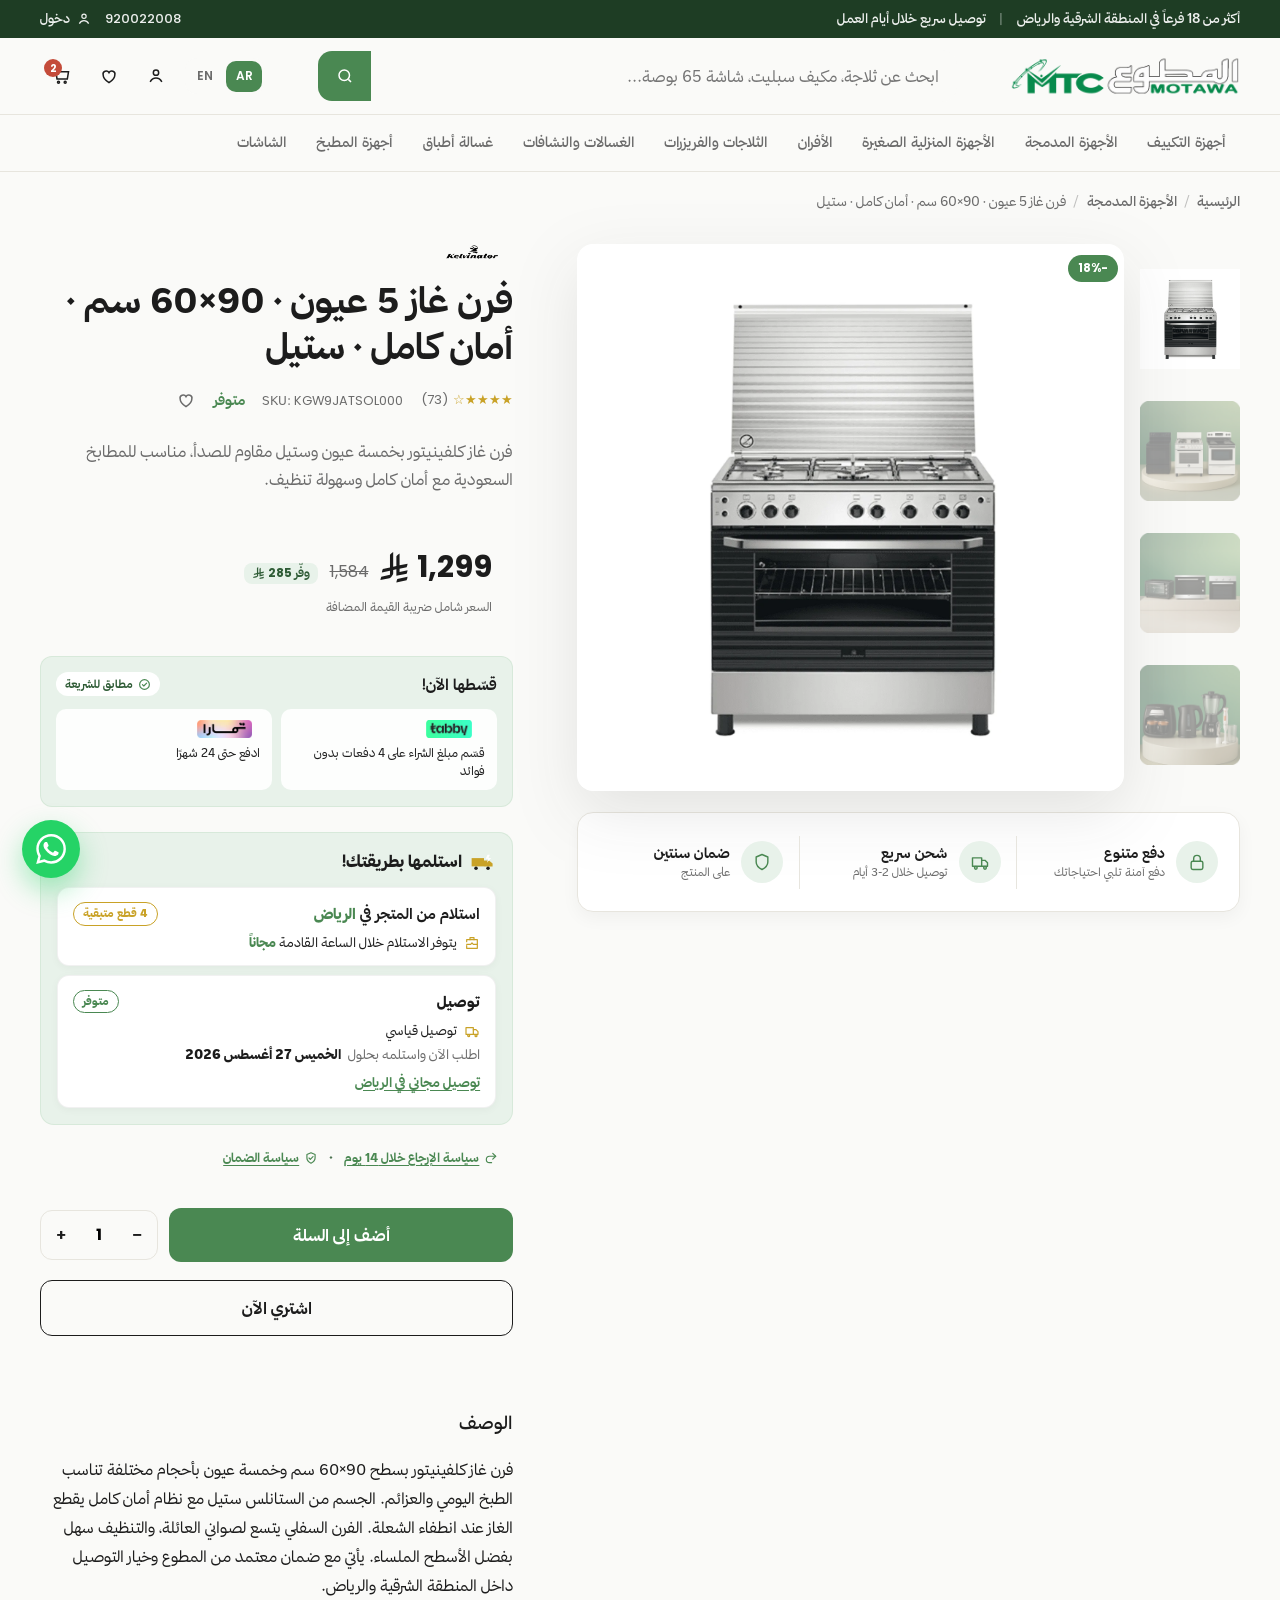
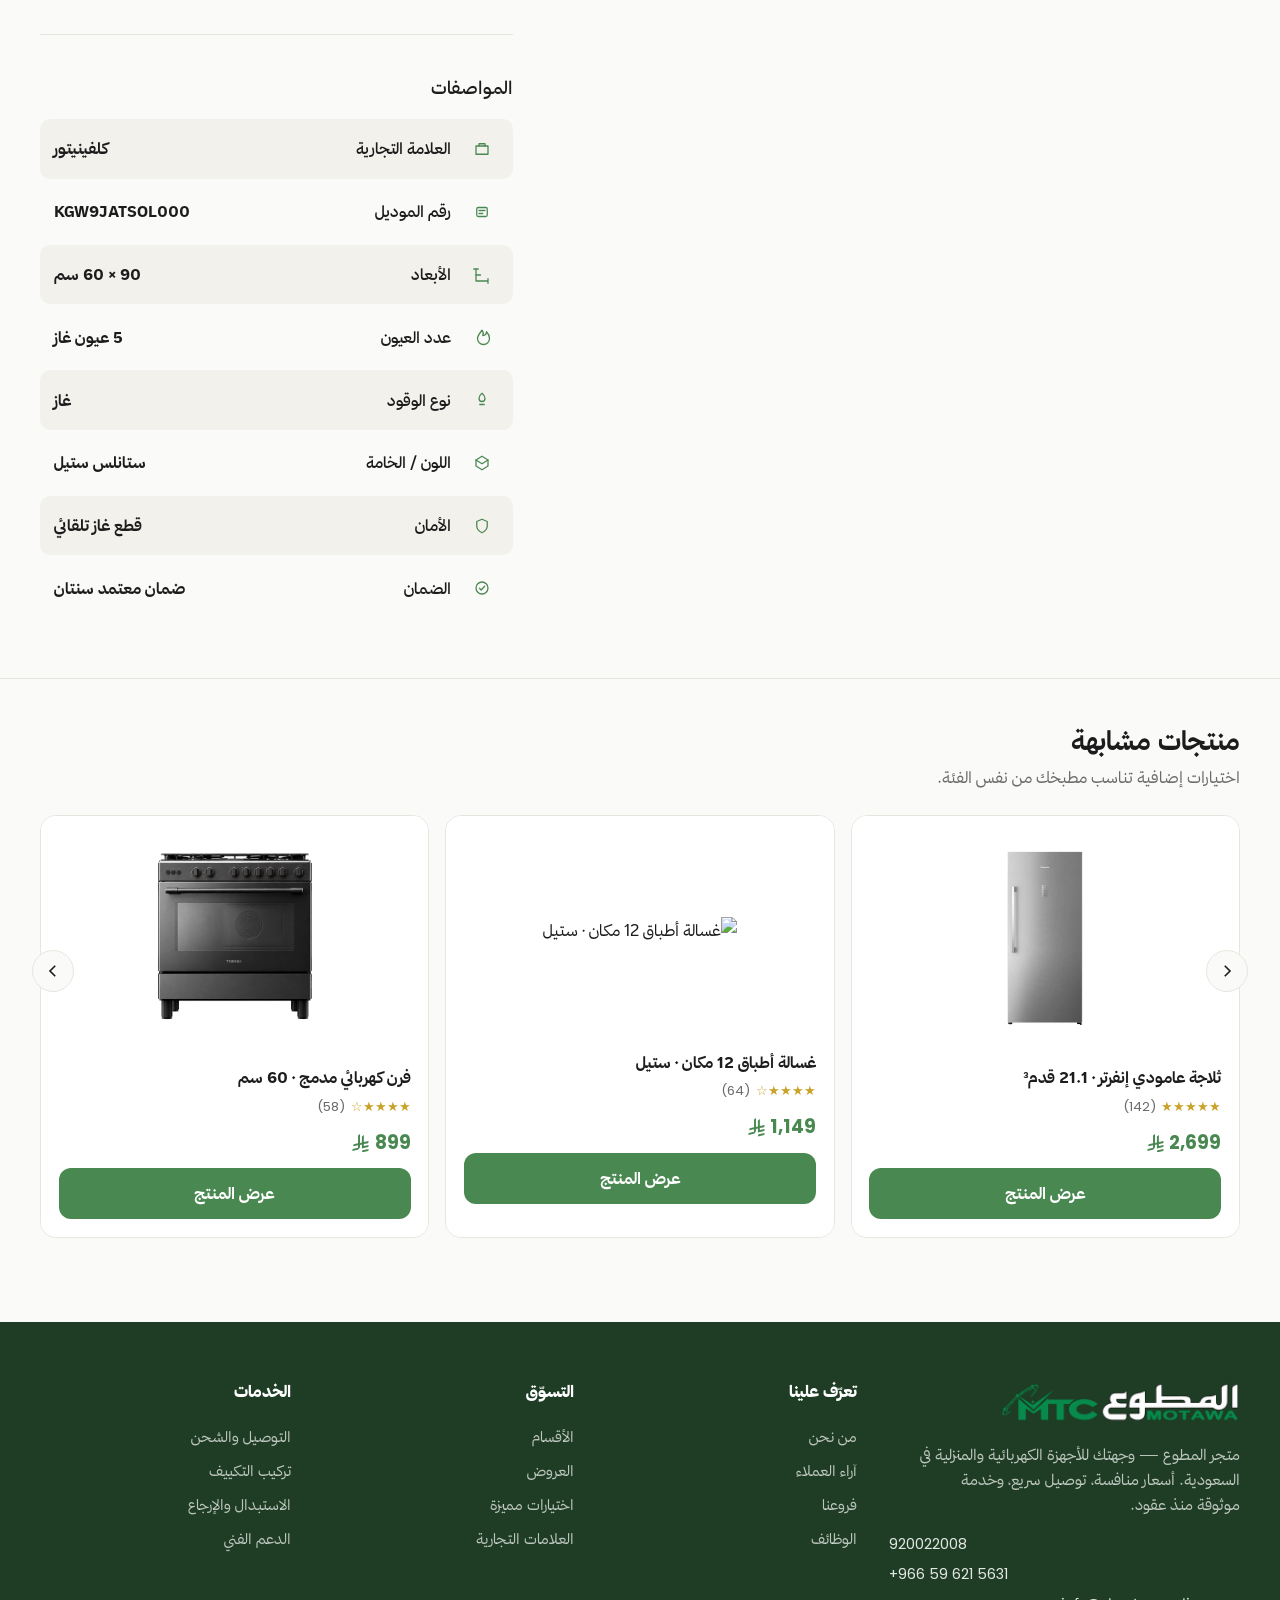
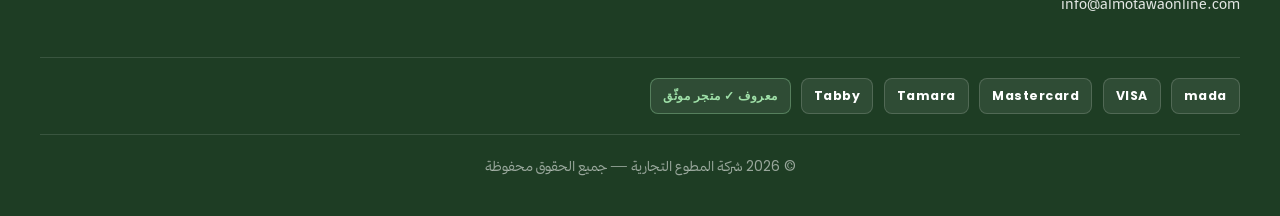
==== product.html @ 23f07917 "Add files via upload" ====
<!DOCTYPE html>
<html lang="ar" dir="rtl">
<head>
  <meta charset="UTF-8" />
  <meta name="viewport" content="width=device-width, initial-scale=1.0" />
  <title>فرن غاز 5 عيون · 90×60 سم | متجر المطوع</title>
  <meta name="description" content="فرن غاز كلفينيتور 5 عيون 90×60 سم — أجهزة مدمجة من متجر المطوع مع توصيل سريع وضمان معتمد." />
  <link rel="preconnect" href="https://fonts.googleapis.com" />
  <link rel="preconnect" href="https://fonts.gstatic.com" crossorigin />
  <link href="https://fonts.googleapis.com/css2?family=Poppins:wght@400;500;600;700&family=Tajawal:wght@400;500;700;800&display=swap" rel="stylesheet" />
  <style>
    @font-face {
      font-family: "Thmanyah Sans";
      src: url("./fonts/thmanyahsans-Light.woff2") format("woff2");
      font-weight: 300;
      font-style: normal;
      font-display: swap;
    }
    @font-face {
      font-family: "Thmanyah Sans";
      src: url("./fonts/thmanyahsans-Regular.woff2") format("woff2");
      font-weight: 400;
      font-style: normal;
      font-display: swap;
    }
    @font-face {
      font-family: "Thmanyah Sans";
      src: url("./fonts/thmanyahsans-Medium.woff2") format("woff2");
      font-weight: 500;
      font-style: normal;
      font-display: swap;
    }
    @font-face {
      font-family: "Thmanyah Sans";
      src: url("./fonts/thmanyahsans-Bold.woff2") format("woff2");
      font-weight: 700;
      font-style: normal;
      font-display: swap;
    }
    @font-face {
      font-family: "Thmanyah Sans";
      src: url("./fonts/thmanyahsans-Black.woff2") format("woff2");
      font-weight: 900;
      font-style: normal;
      font-display: swap;
    }
    :root {
      --brand: rgb(74, 136, 82);
      --brand-hex: #4a8852;
      --brand-dark: #2f5c36;
      --brand-deeper: #1e3d24;
      --brand-soft: #e8f2ea;
      --ink: #1C1C1C;
      --muted: #6B6B6B;
      --line: #E7E5DE;
      --cream: #FAFAF8;
      --cream-deep: #FAFAF8;
      --card: #F3F1EC;
      --surface: #F3F1EC;
      --danger: #c44b3a;
      --gold: #c9a227;
      --shadow: 0 10px 30px rgba(28, 28, 28, 0.06);
      --shadow-lg: 0 22px 50px rgba(28, 28, 28, 0.12);
      --radius: 14px;
      --shell: 1200px;
      --font-ar: "Thmanyah Sans", sans-serif;
      --font-en: "Poppins", sans-serif;
      --ease: 240ms ease;
      --pdp-sticky-top: 8rem;
    }
    *, *::before, *::after { box-sizing: border-box; }
    html { scroll-behavior: smooth; }
    body {
      margin: 0;
      font-family: var(--font-ar);
      color: var(--ink);
      background: var(--cream);
      line-height: 1.65;
      -webkit-font-smoothing: antialiased;
      overflow-x: hidden;
    }
    body.lang-en { font-family: var(--font-en); }
    img { display: block; max-width: 100%; height: auto; }
    a { color: inherit; text-decoration: none; }
    button, input { font: inherit; }
    button { cursor: pointer; border: 0; background: none; }
    ul { margin: 0; padding: 0; list-style: none; }
    .shell { width: min(100% - 2rem, var(--shell)); margin-inline: auto; }
    .sr-only {
      position: absolute; width: 1px; height: 1px; padding: 0; margin: -1px;
      overflow: hidden; clip: rect(0,0,0,0); border: 0;
    }
    .skip {
      position: absolute; inset-inline-start: 1rem; top: -4rem; z-index: 9999;
      background: var(--brand); color: #fff; padding: 0.6rem 1rem; border-radius: 8px; font-weight: 700;
    }
    .skip:focus { top: 0.75rem; }
    .num, .en-font { font-family: var(--font-en); }

    .utility {
      background: var(--brand-deeper);
      color: rgba(255,255,255,0.92);
      font-size: 0.82rem;
      font-weight: 500;
    }
    .utility-inner {
      display: flex;
      align-items: center;
      justify-content: space-between;
      gap: 1rem;
      min-height: 38px;
      flex-wrap: wrap;
      padding-block: 0.35rem;
    }
    .utility-left, .utility-right {
      display: flex;
      align-items: center;
      gap: 0.85rem;
      flex-wrap: wrap;
    }
    .utility-sep { opacity: 0.35; }
    .utility a:hover { color: #fff; }
    .lang-toggle {
      display: inline-flex;
      align-items: center;
      gap: 0.2rem;
      background: rgba(255,255,255,0.1);
      border-radius: 12px;
      padding: 0.15rem;
    }
    .lang-toggle button {
      color: rgba(255,255,255,0.75);
      padding: 0.2rem 0.55rem;
      border-radius: 10px;
      font-family: var(--font-en);
      font-size: 0.75rem;
      font-weight: 600;
      transition: background var(--ease), color var(--ease);
    }
    .lang-toggle button.is-active { background: var(--brand); color: #fff; }
    .header-tools .lang-toggle {
      background: var(--cream);
      margin-inline-end: 0.15rem;
    }
    .header-tools .lang-toggle button {
      color: var(--muted);
      padding: 0.35rem 0.6rem;
    }
    .header-tools .lang-toggle button.is-active { background: var(--brand); color: #fff; }
    .icon-link {
      display: inline-flex;
      align-items: center;
      gap: 0.35rem;
      color: inherit;
    }

    .site-header {
      position: sticky;
      top: 0;
      z-index: 100;
      background: rgba(250, 250, 248, 0.94);
      backdrop-filter: blur(12px);
      border-bottom: 1px solid var(--line);
    }
    .header-main {
      display: grid;
      grid-template-columns: auto 1fr auto;
      gap: 1rem;
      align-items: center;
      padding-block: 0.75rem;
    }
    .logo img { height: 46px; width: auto; border-radius: 6px; }
    .search {
      display: flex;
      align-items: stretch;
      max-width: 640px;
      width: 100%;
      margin-inline: auto;
      background: var(--cream);
      border: 1px solid transparent;
      border-radius: 15px;
      overflow: hidden;
      transition: border-color var(--ease), box-shadow var(--ease);
    }
    .search:focus-within {
      border-color: var(--brand);
      box-shadow: 0 0 0 3px rgba(74,136,82,0.15);
      background: #FFFEFB;
    }
    .search input {
      flex: 1;
      border: 0;
      outline: 0;
      background: transparent;
      padding: 0.75rem 1.1rem;
      min-width: 0;
    }
    .search button {
      background: var(--brand);
      color: #fff;
      padding-inline: 1.1rem;
      display: grid;
      place-items: center;
    }
    .search button:hover { background: var(--brand-dark); }
    .header-tools { display: flex; align-items: center; gap: 0.35rem; }
    .tool-btn {
      position: relative;
      width: 42px;
      height: 42px;
      display: grid;
      place-items: center;
      border-radius: 50%;
      color: var(--ink);
      transition: background var(--ease), color var(--ease);
    }
    .tool-btn:hover { background: var(--brand-soft); color: var(--brand-dark); }
    .cart-badge {
      position: absolute;
      top: 4px;
      inset-inline-end: 4px;
      min-width: 18px;
      height: 18px;
      padding-inline: 4px;
      border-radius: 999px;
      background: var(--danger);
      color: #fff;
      font-size: 0.65rem;
      font-weight: 700;
      font-family: var(--font-en);
      display: grid;
      place-items: center;
    }
    .search-mobile { display: none; }
    .cat-nav {
      border-top: 1px solid var(--line);
      overflow-x: auto;
      scrollbar-width: none;
    }
    .cat-nav::-webkit-scrollbar { display: none; }
    .cat-nav-track {
      display: flex;
      gap: 0.15rem;
      padding-block: 0.55rem;
      min-width: max-content;
    }
    .cat-nav a {
      padding: 0.45rem 0.85rem;
      border-radius: 999px;
      font-size: 0.88rem;
      font-weight: 500;
      white-space: nowrap;
      color: var(--muted);
      transition: background var(--ease), color var(--ease);
    }
    .cat-nav a:hover { background: var(--brand-soft); color: var(--brand-dark); }

    .section { padding: 3.25rem 0; }
    .section-head {
      display: flex;
      align-items: end;
      justify-content: space-between;
      gap: 1rem;
      margin-bottom: 1.5rem;
      flex-wrap: wrap;
    }
    .section-head h2 {
      margin: 0;
      font-family: var(--font-ar);
      font-size: clamp(1.25rem, 2.2vw, 1.65rem);
      font-weight: 700;
      line-height: 1.35;
    }
    .section-head p {
      margin: 0.35rem 0 0;
      color: var(--muted);
      max-width: 36rem;
    }

    .carousel { position: relative; }
    .carousel-viewport {
      overflow: hidden;
      direction: ltr;
      unicode-bidi: isolate;
    }
    .carousel-track {
      display: flex;
      flex-direction: row;
      gap: 1rem;
      transition: transform 0.45s cubic-bezier(0.22, 1, 0.36, 1);
      will-change: transform;
      touch-action: pan-y;
      direction: ltr;
    }
    .carousel-btn {
      position: absolute;
      top: 32%;
      z-index: 2;
      width: 42px;
      height: 42px;
      border-radius: 50%;
      background: var(--cream);
      border: 1px solid var(--line);
      box-shadow: none;
      display: grid;
      place-items: center;
      color: var(--ink);
      transition: background var(--ease), color var(--ease), border-color var(--ease);
    }
    .carousel-btn:hover { background: var(--brand); color: #fff; border-color: var(--brand); }
    .carousel-btn.prev { left: -8px; right: auto; }
    .carousel-btn.next { right: -8px; left: auto; }
    .carousel-btn svg { width: 18px; height: 18px; }
    .carousel-btn.prev svg { transform: none; }
    .carousel-btn.next svg { transform: scaleX(-1); }

    .carousel.is-static .carousel-btn { display: none; }
    .carousel.is-static .carousel-track {
      transform: none !important;
      display: grid;
      grid-template-columns: repeat(3, minmax(0, 1fr));
      gap: 2rem;
    }
    .carousel.is-static .product-card {
      flex: none;
      min-width: 0;
      width: auto;
    }
    .product-card {
      position: relative;
      flex: 0 0 calc((100% - 2rem) / 3);
      min-width: 220px;
      background: #fff;
      border: 1px solid var(--line);
      border-radius: 16px;
      overflow: hidden;
      display: flex;
      flex-direction: column;
      transition: box-shadow var(--ease);
      unicode-bidi: isolate;
      text-align: start;
    }
    html[dir="rtl"] .product-card,
    body.lang-ar .product-card { direction: rtl; }
    html[dir="ltr"] .product-card,
    body.lang-en .product-card { direction: ltr; }
    .product-card:hover { box-shadow: 0 10px 24px rgba(28, 28, 28, 0.06); }
    .product-card:focus-visible {
      outline: 2px solid var(--brand);
      outline-offset: 3px;
    }
    .product-media {
      position: relative;
      background: #ffffff;
      min-height: 220px;
      display: grid;
      place-items: center;
      overflow: hidden;
      padding: 1.35rem 1.15rem 0.85rem;
    }
    .product-media img {
      max-height: 200px;
      width: auto;
      object-fit: contain;
    }
    .product-body {
      padding: 0.95rem 1.1rem 1.15rem;
      display: flex;
      flex-direction: column;
      align-items: stretch;
      gap: 0.4rem;
      flex: 1;
      text-align: start;
      background: #fff;
    }
    .product-title {
      margin: 0;
      font-family: var(--font-ar);
      font-size: 0.98rem;
      font-weight: 700;
      line-height: 1.45;
      color: var(--ink);
      text-align: start;
    }
    .rating {
      display: flex;
      flex-direction: row;
      align-items: center;
      justify-content: flex-start;
      gap: 0.35rem;
      font-size: 0.82rem;
      color: var(--gold);
    }
    .rating .count { color: var(--muted); font-family: var(--font-en); }
    .price-block {
      margin-top: 0.25rem;
      display: flex;
      flex-direction: row;
      flex-wrap: wrap;
      align-items: baseline;
      justify-content: flex-start;
      gap: 0.55rem;
    }
    .riyal-symbol {
      display: inline-flex;
      align-items: center;
      justify-content: center;
      width: 0.92em;
      height: 1em;
      margin-inline: 0.15em 0;
      flex-shrink: 0;
      vertical-align: -0.12em;
    }
    .riyal-symbol svg {
      width: 100%;
      height: 100%;
      display: block;
      fill: currentColor;
    }
    .price-now {
      display: inline-flex;
      align-items: center;
      gap: 0.15em;
      font-family: var(--font-en);
      font-size: 1.15rem;
      font-weight: 700;
      color: var(--brand);
    }
    .price-was s { color: var(--muted); font-family: var(--font-en); font-size: 0.82rem; }
    .btn {
      display: inline-flex;
      flex-direction: row;
      align-items: center;
      justify-content: center;
      gap: 0.4rem;
      padding: 0.85rem 1.35rem;
      border-radius: 999px;
      font-weight: 700;
      transition: background var(--ease), box-shadow var(--ease), color var(--ease);
    }
    .btn:disabled { opacity: 0.55; cursor: not-allowed; }
    .btn-brand {
      background: var(--brand);
      color: #fff;
      width: 100%;
      padding: 0.75rem 1rem;
      text-align: center;
      border-radius: 12px;
      margin-top: 0.25rem;
    }
    .btn-brand:hover { background: var(--brand-dark); }

    .site-footer {
      background: var(--brand-deeper);
      color: rgba(255,255,255,0.88);
      padding: 3.5rem 0 1.5rem;
      margin-top: 2rem;
    }
    .footer-grid {
      display: grid;
      grid-template-columns: 1.4fr repeat(3, 1fr);
      gap: 2rem;
      margin-bottom: 2.5rem;
    }
    .footer-brand .logo img { height: 48px; margin-bottom: 1rem; border-radius: 6px; }
    .footer-brand p {
      margin: 0 0 1rem;
      color: rgba(255,255,255,0.7);
      max-width: 32ch;
      font-size: 0.95rem;
    }
    .footer-contact { display: grid; gap: 0.4rem; font-size: 0.9rem; }
    .footer-contact a:hover { color: #fff; }
    .footer-col h4 { margin: 0 0 1rem; font-size: 1rem; font-weight: 800; color: #fff; }
    .footer-col a {
      display: block;
      padding-block: 0.3rem;
      color: rgba(255,255,255,0.7);
      font-size: 0.92rem;
    }
    .footer-col a:hover { color: #fff; }
    .trust-row {
      display: flex;
      flex-wrap: wrap;
      gap: 0.65rem;
      align-items: center;
      padding: 1.25rem 0;
      border-top: 1px solid rgba(255,255,255,0.12);
      border-bottom: 1px solid rgba(255,255,255,0.12);
      margin-bottom: 1.25rem;
    }
    .pay-badge {
      display: inline-flex;
      align-items: center;
      justify-content: center;
      min-height: 36px;
      padding: 0.35rem 0.75rem;
      border-radius: 8px;
      background: rgba(255,255,255,0.08);
      border: 1px solid rgba(255,255,255,0.16);
      font-family: var(--font-en);
      font-size: 0.78rem;
      font-weight: 700;
      letter-spacing: 0.04em;
      color: #fff;
    }
    .pay-badge.maroof { color: #9fe0a8; border-color: rgba(159,224,168,0.35); }
    .copyright { text-align: center; font-size: 0.85rem; color: rgba(255,255,255,0.55); }
    .wa-float {
      position: fixed;
      bottom: 1.35rem;
      inset-inline-end: 1.35rem;
      z-index: 90;
      width: 58px;
      height: 58px;
      border-radius: 50%;
      background: #25d366;
      color: #fff;
      display: grid;
      place-items: center;
      box-shadow: 0 12px 28px rgba(37,211,102,0.4);
    }
    .wa-float svg { width: 30px; height: 30px; }

    /* ===== Product page ===== */
    .pdp { padding: 1.15rem 0 3.25rem; }
    .breadcrumb {
      display: flex;
      flex-wrap: wrap;
      align-items: center;
      gap: 0.35rem 0.45rem;
      margin: 0 0 1.75rem;
      font-size: 0.84rem;
      color: var(--muted);
    }
    .breadcrumb a { color: var(--muted); font-weight: 500; }
    .breadcrumb a:hover { color: var(--brand); }
    .breadcrumb-sep { opacity: 0.4; }
    .pdp-layout {
      display: grid;
      grid-template-columns: minmax(0, 1.4fr) minmax(0, 1fr);
      gap: 3.5rem 4rem;
      align-items: start;
    }
    .pdp-gallery {
      display: flex;
      flex-direction: column;
      padding-block-start: 0.25rem;
    }
    @media (min-width: 901px) {
      .pdp-gallery {
        position: sticky;
        top: var(--pdp-sticky-top);
        align-self: start;
      }
    }
    .pdp-gallery-stage {
      display: flex;
      flex-direction: row-reverse;
      align-items: center;
      gap: 1rem;
      min-width: 0;
    }
    .pdp-main-img {
      background: transparent;
      border: 0;
      min-height: 0;
      flex: 1;
      min-width: 0;
      display: grid;
      place-items: center;
    }
    .pdp-main-shot {
      position: relative;
      display: inline-flex;
      max-width: 100%;
    }
    .pdp-main-img img {
      max-height: 7000px;
      width: auto;
      max-width: 100%;
      object-fit: contain;
      filter: drop-shadow(0 22px 32px rgba(28, 28, 28, 0.1));
      transition: opacity 180ms ease, transform 180ms ease;
      border-radius: 16px;
    }
    .pdp-main-img img.is-out {
      opacity: 0;
      transform: translateY(8px);
    }
    .pdp-sale-badge {
      position: absolute;
      top: 0.65rem;
      inset-inline-start: 0.35rem;
      z-index: 2;
      background: var(--brand);
      color: #fff;
      font-size: 0.72rem;
      font-weight: 700;
      font-family: var(--font-en);
      padding: 0.26rem 0.62rem;
      border-radius: 999px;
      letter-spacing: 0.02em;
      pointer-events: none;
    }
    .pdp-thumbs {
      display: flex;
      flex-direction: column;
      flex-wrap: nowrap;
      flex-shrink: 0;
      gap: 2rem;
      margin: 0;
      justify-content: center;
      align-items: center;
    }
    .pdp-thumb {
      width: 100px;
      height: 100px;
      border: 0;
      background: transparent;
      padding: 0 0 0.35rem;
      overflow: visible;
      display: grid;
      place-items: center;
      opacity: 0.4;
      cursor: pointer;
      box-shadow: inset 0 -2px 0 transparent;
    }
    .pdp-thumb img {
      max-height: 100px;
      width: auto;
      object-fit: contain;
    }
    .pdp-thumb.is-active,
    .pdp-thumb:hover { opacity: 1; }
    .pdp-thumb.is-active { box-shadow: inset 0 -2px 0 var(--brand); }
    .pdp-trust {
      display: flex;
      flex-direction: row;
      align-items: stretch;
      margin-top: 1.35rem;
      padding: 0.5rem 0.25rem;
      list-style: none;
      background: #fff;
      border: 1px solid var(--line);
      border-radius: 16px;
      box-shadow: 0 6px 18px rgba(28, 28, 28, 0.045);
      height: 100px;
    }
    .pdp-trust li {
      display: flex;
      flex-direction: row;
      align-items: center;
      gap: 0.7rem;
      flex: 1 1 0;
      min-width: 0;
      padding-block: 0.7rem;
      padding-inline: 1.05rem;
      position: relative;
    }
    .pdp-trust li + li::before {
      content: "";
      position: absolute;
      inset-inline-start: 0;
      top: 18%;
      bottom: 18%;
      width: 1px;
      background: var(--line);
    }
    .pdp-trust-icon {
      width: 42px;
      height: 42px;
      flex-shrink: 0;
      border-radius: 50%;
      background: var(--brand-soft);
      color: var(--brand);
      display: grid;
      place-items: center;
    }
    .pdp-trust-icon svg {
      width: 20px;
      height: 20px;
    }
    .pdp-trust-copy {
      display: flex;
      flex-direction: column;
      gap: 0.12rem;
      min-width: 0;
      text-align: start;
    }
    .pdp-trust-copy strong {
      font-size: 0.88rem;
      font-weight: 700;
      color: var(--ink);
      line-height: 1.3;
    }
    .pdp-trust-copy span {
      font-size: 0.72rem;
      font-weight: 400;
      color: var(--muted);
      line-height: 1.4;
    }
    .pdp-trust {
      animation: pdp-trust-card-in 0.5s ease backwards;
    }
    .pdp-trust li {
      animation: pdp-trust-item-in 0.45s ease backwards;
    }
    .pdp-trust li:nth-child(1) { animation-delay: 80ms; }
    .pdp-trust li:nth-child(2) { animation-delay: 180ms; }
    .pdp-trust li:nth-child(3) { animation-delay: 280ms; }
    @keyframes pdp-trust-card-in {
      from { opacity: 0; transform: translateY(8px); }
      to { opacity: 1; transform: translateY(0); }
    }
    @keyframes pdp-trust-item-in {
      from { opacity: 0; transform: translateY(6px); }
      to { opacity: 1; transform: translateY(0); }
    }
    @media (hover: hover) and (pointer: fine) {
      .pdp-trust-icon {
        transition: transform 200ms ease, background-color 200ms ease;
      }
      .pdp-trust-icon svg {
        transition: transform 200ms ease;
      }
      .pdp-trust li:hover .pdp-trust-icon {
        transform: scale(1.08);
        background-color: #d7eadb;
      }
      .pdp-trust li:hover .pdp-trust-icon svg {
        transform: scale(1.06);
      }
    }
    .pdp-details { min-width: 0; padding-bottom: 0.5rem; }
    .pdp-info {
      display: flex;
      flex-direction: column;
      gap: 0.4rem;
    }
    .pdp-brand {
      margin: 0 0 0.4rem;
      line-height: 0;
    }
    .pdp-brand-logo {
      display: block;
      max-height: 24px;
      width: auto;
      object-fit: contain;
    }
    .pdp-name {
      margin: 0 0 0.85rem;
      font-family: var(--font-ar);
      font-size: clamp(1.7rem, 2.8vw, 2.35rem);
      font-weight: 700;
      line-height: 1.28;
      color: var(--ink);
    }
    .pdp-meta {
      display: flex;
      flex-wrap: wrap;
      align-items: center;
      gap: 0.4rem 1.1rem;
      margin-bottom: 1.15rem;
    }
    .pdp-sku { font-size: 0.8rem; color: var(--muted); }
    .pdp-stock {
      font-size: 0.88rem;
      font-weight: 600;
    }
    .pdp-stock.in { color: var(--brand); }
    .pdp-stock.out { color: var(--danger); }
    .pdp-short {
      margin: 0 0 1.4rem;
      color: var(--muted);
      line-height: 1.75;
      max-width: 42ch;
    }
    .pdp-price-card {
      border: 0;
      border-radius: 14px;
      padding: 1.3rem 1.35rem 1.05rem;
      margin: 0 0 1rem;
    }
    .pdp-price-card .price-block {
      margin: 0 0 0.3rem;
      align-items: baseline;
      gap: 0.55rem 0.7rem;
    }
    .pdp-price-card .price-now {
      font-size: 1.9rem;
      font-weight: 700;
      color: var(--ink);
    }
    .pdp-price-card .price-was s {
      color: var(--muted);
      font-size: 1rem;
    }
    .pdp-save-badge {
      display: inline-flex;
      align-items: center;
      gap: 0.2em;
      background: var(--brand-soft);
      color: var(--brand-dark);
      border-radius: 8px;
      padding: 0.22rem 0.55rem;
      font-size: 0.75rem;
      font-weight: 700;
      line-height: 1.2;
    }
    .pdp-vat {
      margin: 0;
      font-size: 0.76rem;
      color: var(--muted);
    }
    .pdp-bnpl {
      background: var(--brand-soft);
      border: 1px solid rgba(92, 163, 102, 0.12);
      border-radius: 12px;
      padding: 0.9rem 0.95rem 1rem;
      margin: 0 0 1.15rem;
    }
    .pdp-bnpl-head {
      display: flex;
      flex-wrap: wrap;
      align-items: center;
      justify-content: space-between;
      gap: 0.45rem 0.75rem;
      margin-bottom: 0.75rem;
    }
    .pdp-bnpl-head strong {
      font-size: 0.95rem;
      font-weight: 700;
      color: var(--ink);
    }
    .pdp-sharia {
      display: inline-flex;
      align-items: center;
      gap: 0.3rem;
      background: #fff;
      color: var(--brand-dark);
      border-radius: 999px;
      padding: 0.18rem 0.55rem;
      font-size: 0.7rem;
      font-weight: 700;
    }
    .pdp-sharia svg {
      width: 13px;
      height: 13px;
      color: var(--brand);
      flex-shrink: 0;
    }
    .pdp-bnpl-grid {
      display: grid;
      grid-template-columns: 1fr 1fr;
      gap: 0.55rem;
    }
    .pdp-bnpl-card {
      background: #ffffffe8;
      border-radius: 10px;
      padding: 0.7rem 0.75rem;
      display: flex;
      flex-direction: column;
      gap: 0.4rem;
      min-width: 0;
    }
    .pdp-bnpl-card img {
      height: 18px;
      width: auto;
      max-width: 72px;
      object-fit: contain;
    }
    .pdp-bnpl-card p {
      margin: 0;
      font-size: 0.75rem;
      line-height: 1.45;
      color: var(--ink);
    }
    .pdp-fulfill {
      display: flex;
      flex-direction: column;
      gap: 0.55rem;
      margin: 0 0 1.15rem;
    }
    .pdp-fulfill-box {
      background: var(--brand-soft);
      border: 1px solid rgba(92, 163, 102, 0.12);
      border-radius: 14px;
      padding: 0.95rem 1rem 1rem;
    }
    .pdp-fulfill-title {
      display: flex;
      align-items: center;
      gap: 0.5rem;
      margin: 0 0 0.75rem;
    }
    .pdp-fulfill-title svg {
      width: 26px;
      height: 20px;
      color: var(--gold);
      flex-shrink: 0;
    }
    .pdp-fulfill-title h3 {
      margin: 0;
      font-size: 1.02rem;
      font-weight: 800;
      color: var(--ink);
    }
    .pdp-fulfill-card {
      background: #fff;
      border: 1px solid rgba(28, 28, 28, 0.06);
      border-radius: 12px;
      box-shadow: 0 2px 8px rgba(28, 28, 28, 0.04);
      padding: 0.85rem 0.95rem 0.8rem;
    }
    .pdp-fulfill-card + .pdp-fulfill-card { margin-top: 0.55rem; }
    .pdp-fulfill-head {
      display: flex;
      flex-wrap: wrap;
      align-items: center;
      gap: 0.4rem 0.65rem;
      margin-bottom: 0.45rem;
    }
    .pdp-fulfill-lead {
      margin: 0;
      flex: 1;
      min-width: 0;
      display: flex;
      flex-wrap: wrap;
      align-items: baseline;
      gap: 0.28em;
      font-size: 0.92rem;
      font-weight: 600;
      color: var(--ink);
      line-height: 1.45;
    }
    .pdp-fulfill-lead.is-title { font-weight: 800; }
    .pdp-fulfill-place {
      color: var(--brand);
      font-weight: 800;
    }
    .pdp-fulfill-place:hover { color: var(--brand-dark); }
    .pdp-avail {
      display: inline-flex;
      align-items: center;
      margin-inline-start: auto;
      background: transparent;
      color: var(--brand);
      border: 1px solid var(--brand);
      border-radius: 999px;
      padding: 0.12rem 0.55rem;
      font-size: 0.68rem;
      font-weight: 800;
      letter-spacing: 0.02em;
      flex-shrink: 0;
      white-space: nowrap;
      text-transform: uppercase;
    }
    .pdp-avail-left {
      color: var(--gold);
      border-color: var(--gold);
    }
    body.lang-ar .pdp-avail { text-transform: none; letter-spacing: 0; }
    .pdp-fulfill-meta,
    .pdp-fulfill-eta {
      display: flex;
      align-items: flex-start;
      gap: 0.45rem;
      margin: 0.28rem 0 0;
      font-size: 0.82rem;
      color: var(--ink);
      line-height: 1.5;
    }
    .pdp-fulfill-meta svg {
      width: 16px;
      height: 16px;
      color: var(--gold);
      flex-shrink: 0;
      margin-top: 0.12rem;
    }
    .pdp-fulfill-free {
      color: var(--brand);
      font-weight: 800;
    }
    .pdp-fulfill-free::before { content: " "; }
    .pdp-fulfill-eta { color: var(--muted); }
    .pdp-fulfill-eta strong { color: var(--ink); font-weight: 800; }
    .pdp-fulfill-city {
      display: inline-block;
      margin-top: 0.45rem;
      color: var(--brand);
      font-size: 0.82rem;
      font-weight: 700;
      text-decoration: underline;
      text-underline-offset: 3px;
    }
    .pdp-fulfill-city:hover { color: var(--brand-dark); }
    .pdp-fulfill-links {
      display: flex;
      flex-wrap: wrap;
      align-items: center;
      gap: 0.4rem 0.7rem;
      margin: 0;
      padding: 0.55rem 0.95rem;
     
      border-radius: 12px;
      font-size: 0.78rem;
    }
    .pdp-fulfill-links a {
      display: inline-flex;
      align-items: center;
      gap: 0.3rem;
      color: var(--brand);
      font-weight: 700;
      text-decoration: underline;
      text-underline-offset: 3px;
    }
    .pdp-fulfill-links a:hover { color: var(--brand-dark); }
    .pdp-fulfill-links svg {
      width: 14px;
      height: 14px;
      flex-shrink: 0;
    }
    html[dir="rtl"] .pdp-fulfill-return { transform: scaleX(-1); }
    .pdp-fulfill-dot {
      color: var(--brand-dark);
      opacity: 0.85;
      font-size: 1.2rem;
    }
    .pdp-buy-row {
      display: flex;
      align-items: center;
      gap: 0.7rem;
      margin-bottom: 0.7rem;
    }
    .pdp-buy-row .btn-brand {
      flex: 1;
      width: auto;
      border-radius: 12px;
      padding: 0.88rem 1.2rem;
      margin-top: 0;
    }
    .pdp-qty {
      display: inline-flex;
      align-items: center;
      flex-shrink: 0;
      border: 1px solid var(--line);
      border-radius: 12px;
      overflow: hidden;
      background: transparent;
      height: 50px;
    }
    .pdp-qty button {
      width: 40px;
      height: 50px;
      color: var(--ink);
      font-size: 1.1rem;
      font-weight: 600;
    }
    .pdp-qty button:hover { background: var(--surface); }
    .pdp-qty input {
      width: 36px;
      height: 50px;
      border: 0;
      text-align: center;
      font-family: var(--font-en);
      font-weight: 700;
      background: transparent;
      appearance: textfield;
      -moz-appearance: textfield;
    }
    .pdp-qty input::-webkit-outer-spin-button,
    .pdp-qty input::-webkit-inner-spin-button {
      -webkit-appearance: none;
      margin: 0;
    }
    .pdp-buy-now {
      width: 100%;
      border-radius: 12px;
      background: transparent;
      color: var(--ink);
      border: 1px solid var(--ink);
      padding: 0.88rem 1.2rem;
    }
    .pdp-buy-now:hover {
      background: var(--surface);
      color: var(--ink);
    }
    .pdp-wish {
      width: auto;
      height: auto;
      padding: 0;
      border: 0;
      background: none;
      color: var(--muted);
      display: inline-flex;
      align-items: center;
    }
    .pdp-wish svg { width: 20px; height: 20px; }
    .pdp-wish:hover,
    .pdp-wish.is-on {
      border: 0;
      background: none;
      color: var(--danger);
    }

    .pdp-block {
      padding-top: 2.35rem;
      margin-top: 2.15rem;
    }
    .pdp-block + .pdp-block {
      border-top: 1px solid var(--line);
    }
    .pdp-block-title {
      margin: 0 0 1.05rem;
      font-family: var(--font-ar);
      font-size: 1.12rem;
      font-weight: 500;
      color: var(--ink);
    }
    .pdp-block p {
      margin: 0;
      color: var(--ink);
      line-height: 1.85;
      font-size: 0.98rem;
    }
    .pdp-spec-list { display: grid; gap: 0.2rem; }
    .pdp-spec-row {
      display: grid;
      grid-template-columns: auto 1fr auto;
      gap: 0.85rem;
      align-items: center;
      padding: 0.8rem 0.9rem;
      border-radius: 10px;
    }
    .pdp-spec-row:nth-child(odd) { background: var(--surface); }
    .pdp-spec-icon {
      width: 34px;
      height: 34px;
      display: grid;
      place-items: center;
      color: var(--brand);
      flex-shrink: 0;
    }
    .pdp-spec-icon svg { width: 18px; height: 18px; }
    .pdp-spec-key {
      margin: 0;
      color: var(--muted);
      font-size: 0.86rem;
      font-weight: 500;
    }
    .pdp-spec-val {
      margin: 0;
      font-weight: 600;
      font-size: 0.92rem;
      text-align: end;
      color: var(--ink);
    }

    #related {
      background: transparent;
      padding-top: 2.75rem;
      border-top: 1px solid var(--line);
    }

    @media (max-width: 1100px) {
      .product-card { flex-basis: calc((100% - 2rem) / 3); }
      .footer-grid { grid-template-columns: 1fr 1fr; }
    }
    @media (max-width: 900px) {
      .pdp-layout {
        grid-template-columns: 1fr;
        gap: 1.75rem;
      }
      .pdp-gallery {
        position: static;
        padding: 0;
      }
      .pdp-gallery-stage {
        flex-direction: column;
        gap: 1rem;
      }
      .pdp-thumbs {
        flex-direction: row;
        flex-wrap: wrap;
        margin-top: 0;
      }
      .pdp-trust {
        flex-direction: column;
        margin-top: 1.1rem;
        padding: 0.35rem 0.65rem;
      }
      .pdp-trust li + li::before {
        inset-inline-start: 8%;
        inset-inline-end: 8%;
        top: 0;
        bottom: auto;
        width: auto;
        height: 1px;
      }
      .pdp-bnpl-grid { grid-template-columns: 1fr; }
      .pdp-main-img img { max-height: 360px; }
      .pdp-buy-row { flex-wrap: nowrap; width: 100%; }
      .pdp-buy-row .btn-brand { min-width: 0; font-size: 0.95rem; }
      .pdp-buy-now { width: 100%; }
      .product-card { flex-basis: calc((100% - 1.5rem) / 2); }
      .carousel.is-static .carousel-track {
        grid-template-columns: repeat(2, minmax(0, 1fr));
        gap: 1.5rem;
      }
    }
    @media (max-width: 720px) {
      .header-main { grid-template-columns: auto 1fr auto; }
      .search { display: none; }
      .search-mobile {
        display: flex;
        grid-column: 1 / -1;
        order: 3;
      }
      .utility-inner { justify-content: center; text-align: center; }
      .utility-left { display: none; }
      .carousel-btn { display: none; }
      .footer-grid { grid-template-columns: 1fr; gap: 1.5rem; }
      .pdp-name { font-size: 1.55rem; }
      .pdp-block { padding-top: 1.75rem; margin-top: 1.6rem; }
    }
    @media (min-width: 721px) {
      .search-mobile { display: none !important; }
    }
    @media (prefers-reduced-motion: reduce) {
      html { scroll-behavior: auto; }
      .pdp-main-img img,
      .product-card,
      .carousel-track,
      .btn,
      .carousel-btn,
      .pdp-thumb,
      .pdp-trust,
      .pdp-trust li,
      .pdp-trust-icon,
      .pdp-trust-icon svg {
        transition: none !important;
        animation: none !important;
      }
      .pdp-main-img img.is-out {
        opacity: 1;
        transform: none;
      }
      .product-card:hover { box-shadow: none; }
      .pdp-trust,
      .pdp-trust li {
        opacity: 1;
        transform: none;
      }
      .pdp-main-img img.is-out {
        opacity: 1;
        transform: none;
      }
      .product-card:hover { box-shadow: none; }
    }
  </style>
</head>
<body class="lang-ar">
  <a class="skip" href="#main" data-ar="تخطي إلى المحتوى" data-en="Skip to content">تخطي إلى المحتوى</a>

  <div class="utility">
    <div class="shell utility-inner">
      <div class="utility-left">
        <span data-ar="أكثر من 18 فرعاً في المنطقة الشرقية والرياض" data-en="18+ showrooms across Eastern Province & Riyadh">أكثر من 18 فرعاً في المنطقة الشرقية والرياض</span>
        <span class="utility-sep" aria-hidden="true">|</span>
        <span data-ar="توصيل سريع خلال أيام العمل" data-en="Fast delivery on business days">توصيل سريع خلال أيام العمل</span>
      </div>
      <div class="utility-right">
        <a class="icon-link num" href="tel:920022008" dir="ltr">920022008</a>
        <a class="icon-link" href="home.html#account" aria-label="Login">
          <svg viewBox="0 0 24 24" width="16" height="16" fill="none" stroke="currentColor" stroke-width="1.8" aria-hidden="true"><circle cx="12" cy="8" r="3.2"/><path d="M5 19c1.7-3 4-4.5 7-4.5s5.3 1.5 7 4.5"/></svg>
          <span data-ar="دخول" data-en="Login">دخول</span>
        </a>
      </div>
    </div>
  </div>

  <header class="site-header">
    <div class="shell header-main">
      <a class="logo" href="home.html" aria-label="Al-Motawa">
        <img src="images/Logo.webp" alt="Al-Motawa logo / شعار المطوع" width="180" height="46" />
      </a>
      <form class="search" role="search" action="#" onsubmit="return false;">
        <label class="sr-only" for="q" data-ar="بحث" data-en="Search">بحث</label>
        <input id="q" type="search" name="q"
          data-ar-placeholder="ابحث عن ثلاجة، مكيف سبليت، شاشة 65 بوصة..."
          data-en-placeholder="Search for a fridge, split AC, 65-inch TV..."
          placeholder="ابحث عن ثلاجة، مكيف سبليت، شاشة 65 بوصة..." />
        <button type="submit" aria-label="Search">
          <svg viewBox="0 0 24 24" width="18" height="18" fill="none" stroke="currentColor" stroke-width="2" aria-hidden="true"><circle cx="11" cy="11" r="7"/><path d="m20 20-3.5-3.5"/></svg>
        </button>
      </form>
      <div class="header-tools">
        <div class="lang-toggle" role="group" aria-label="Language">
          <button type="button" data-set-lang="ar" class="is-active" aria-pressed="true">AR</button>
          <button type="button" data-set-lang="en" aria-pressed="false">EN</button>
        </div>
        <a class="tool-btn" href="home.html#account" aria-label="Account">
          <svg viewBox="0 0 24 24" width="20" height="20" fill="none" stroke="currentColor" stroke-width="1.8" aria-hidden="true"><circle cx="12" cy="8" r="3.2"/><path d="M5 19c1.7-3 4-4.5 7-4.5s5.3 1.5 7 4.5"/></svg>
        </a>
        <a class="tool-btn" href="home.html#wishlist" aria-label="Wishlist">
          <svg viewBox="0 0 24 24" width="20" height="20" fill="none" stroke="currentColor" stroke-width="1.8" aria-hidden="true"><path d="M12 20s-7-4.4-7-9.2A3.8 3.8 0 0 1 12 8a3.8 3.8 0 0 1 7 2.8C19 15.6 12 20 12 20z"/></svg>
        </a>
        <a class="tool-btn" href="home.html#cart" aria-label="Cart">
          <svg viewBox="0 0 24 24" width="20" height="20" fill="none" stroke="currentColor" stroke-width="1.8" aria-hidden="true"><path d="M6 7h15l-1.4 8.5H7.2z"/><path d="M6 7 5 3H2"/><circle cx="9" cy="19.5" r="1.2"/><circle cx="17" cy="19.5" r="1.2"/></svg>
          <span class="cart-badge" data-cart-count>2</span>
        </a>
      </div>
      <form class="search search-mobile" role="search" action="#" onsubmit="return false;">
        <input type="search"
          data-ar-placeholder="ابحث عن ثلاجة، مكيف سبليت، شاشة 65 بوصة..."
          data-en-placeholder="Search for a fridge, split AC, 65-inch TV..."
          placeholder="ابحث عن ثلاجة، مكيف سبليت، شاشة 65 بوصة..." />
        <button type="submit" aria-label="Search">
          <svg viewBox="0 0 24 24" width="18" height="18" fill="none" stroke="currentColor" stroke-width="2" aria-hidden="true"><circle cx="11" cy="11" r="7"/><path d="m20 20-3.5-3.5"/></svg>
        </button>
      </form>
    </div>
    <nav class="cat-nav" aria-label="Categories">
      <div class="shell cat-nav-track">
        <a href="home.html#cat-ac" data-ar="أجهزة التكييف" data-en="Air Conditioning">أجهزة التكييف</a>
        <a href="home.html#cat-builtin" data-ar="الأجهزة المدمجة" data-en="Built-in Appliances">الأجهزة المدمجة</a>
        <a href="home.html#cat-small" data-ar="الأجهزة المنزلية الصغيرة" data-en="Small Home Appliances">الأجهزة المنزلية الصغيرة</a>
        <a href="home.html#cat-ovens" data-ar="الأفران" data-en="Ovens">الأفران</a>
        <a href="home.html#cat-fridge" data-ar="الثلاجات والفريزرات" data-en="Refrigerators & Freezers">الثلاجات والفريزرات</a>
        <a href="home.html#cat-wash" data-ar="الغسالات والنشافات" data-en="Washers & Dryers">الغسالات والنشافات</a>
        <a href="home.html#cat-dish" data-ar="غسالة أطباق" data-en="Dishwashers">غسالة أطباق</a>
        <a href="home.html#cat-kitchen" data-ar="أجهزة المطبخ" data-en="Kitchen Appliances">أجهزة المطبخ</a>
        <a href="home.html#cat-tv" data-ar="الشاشات" data-en="Screens & TVs">الشاشات</a>
      </div>
    </nav>
  </header>

  <main id="main">
    <div class="shell pdp">
      <nav class="breadcrumb" id="pdpBreadcrumb" aria-label="Breadcrumb"></nav>
      <div class="pdp-layout">
        <div class="pdp-gallery">
          <div class="pdp-gallery-stage">
            <div class="pdp-main-img">
              <div class="pdp-main-shot">
                <span class="pdp-sale-badge" id="pdpSaleBadge" hidden></span>
                <img id="pdpMainImg" src="" alt="" />
              </div>
            </div>
            <div class="pdp-thumbs" id="pdpThumbs"></div>
          </div>
          <ul class="pdp-trust">
            <li>
              <span class="pdp-trust-icon">
                <svg viewBox="0 0 24 24" fill="none" stroke="currentColor" stroke-width="1.7" stroke-linecap="round" stroke-linejoin="round" aria-hidden="true"><rect x="5" y="11" width="14" height="10" rx="2"/><path d="M8 11V8a4 4 0 0 1 8 0v3"/></svg>
              </span>
              <div class="pdp-trust-copy">
                <strong data-ar="دفع متنوع" data-en="Diverse payment">دفع آمن ومتنوع</strong>
                <span data-ar="دفع آمنة تلبي احتياجاتك" data-en="Payments that meet your needs">دفع آمنة تلبي احتياجاتك</span>
              </div>
            </li>
            <li>
              <span class="pdp-trust-icon">
                <svg viewBox="0 0 24 24" fill="none" stroke="currentColor" stroke-width="1.7" stroke-linecap="round" stroke-linejoin="round" aria-hidden="true"><path d="M3 7h11v10H3z"/><path d="M14 10h4l3 3v4h-7"/><circle cx="7" cy="19" r="1.6"/><circle cx="18" cy="19" r="1.6"/></svg>
              </span>
              <div class="pdp-trust-copy">
                <strong data-ar="شحن سريع" data-en="Fast Shipping">شحن سريع</strong>
                <span data-ar="توصيل خلال 2-3 أيام" data-en=" Within 2–3 days">توصيل خلال 2-3 أيام</span>
              </div>
            </li>
            <li>
              <span class="pdp-trust-icon">
                <svg viewBox="0 0 24 24" fill="none" stroke="currentColor" stroke-width="1.7" stroke-linecap="round" stroke-linejoin="round" aria-hidden="true"><path d="M12 3 5 6v6c0 4 3 7 7 9 4-2 7-5 7-9V6z"/></svg>
              </span>
              <div class="pdp-trust-copy">
                <strong data-ar="ضمان سنتين" data-en="2-Year Warranty">ضمان سنتين</strong>
                <span data-ar="على المنتج" data-en="On the product">على المنتج</span>
              </div>
            </li>
          </ul>
        </div>
        <div class="pdp-details">
          <div class="pdp-info" id="pdpInfo"></div>
          <template id="pdpFulfillTpl">
          <section class="pdp-fulfill" aria-label="Delivery and pickup">
            <div class="pdp-fulfill-box">
              <header class="pdp-fulfill-title">
                <svg viewBox="0 0 32 24" fill="currentColor" aria-hidden="true">
                  <path d="M2 7.2h15.2v10.2H2z"/>
                  <path d="M17.2 10.2h6.2l4.4 3.6v3.6H17.2z"/>
                  <circle cx="7.4" cy="19.6" r="2.15" fill="var(--ink)"/>
                  <circle cx="22.2" cy="19.6" r="2.15" fill="var(--ink)"/>
                  <path fill="#fff" d="M21.6 3.2 19.4 8h3.1L20.8 13 26 7.2h-3.2L24.4 3.2z"/>
                </svg>
                <h3 data-ar="استلمها بطريقتك!" data-en="Get it your way!">استلمها بطريقتك!</h3>
              </header>
              <article class="pdp-fulfill-card">
                <div class="pdp-fulfill-head">
                  <p class="pdp-fulfill-lead">
                    <span data-ar="استلام من المتجر في" data-en="Store pick-up in">استلام من المتجر في</span>
                    <a class="pdp-fulfill-place" href="#" data-ar="الرياض" data-en="Riyadh">الرياض</a>
                  </p>
                  <span class="pdp-avail pdp-avail-left" data-ar="4 قطع متبقية" data-en="4 pcs left">4 قطع متبقية</span>
                </div>
                <p class="pdp-fulfill-meta">
                  <svg viewBox="0 0 24 24" fill="none" stroke="currentColor" stroke-width="1.8" stroke-linecap="round" stroke-linejoin="round" aria-hidden="true"><path d="M4 10V7h16v13H4v-4"/><path d="M4 14h6l2-2 2 2h6"/><path d="M9 7V4h6v3"/></svg>
                  <span>
                    <span data-ar="يتوفر الاستلام خلال الساعة القادمة" data-en="Collection will be available in the next 1 hour(s)">يتوفر الاستلام خلال الساعة القادمة</span>
                    <strong class="pdp-fulfill-free" data-ar="مجاناً" data-en="FREE">مجاناً</strong>
                  </span>
                </p>
              </article>
              <article class="pdp-fulfill-card">
                <div class="pdp-fulfill-head">
                  <p class="pdp-fulfill-lead is-title" data-ar="توصيل" data-en="Delivery">توصيل</p>
                  <span class="pdp-avail" data-ar="متوفر" data-en="In stock">متوفر</span>
                </div>
                <p class="pdp-fulfill-meta">
                  <svg viewBox="0 0 24 24" fill="none" stroke="currentColor" stroke-width="1.8" stroke-linecap="round" stroke-linejoin="round" aria-hidden="true"><path d="M3 7h11v10H3z"/><path d="M14 10h4l3 3v4h-7"/><circle cx="7" cy="19" r="1.5"/><circle cx="18" cy="19" r="1.5"/></svg>
                  <span data-ar="توصيل قياسي" data-en="Standard delivery">توصيل قياسي</span>
                </p>
                <p class="pdp-fulfill-eta">
                  <span data-ar="اطلب الآن واستلمه بحلول" data-en="Order now and get it by">اطلب الآن واستلمه بحلول</span>
                  <strong data-ar="الخميس 27 أغسطس 2026" data-en="Thu 27 Aug 2026">الخميس 27 أغسطس 2026</strong>
                </p>
                <a class="pdp-fulfill-city" href="#" data-ar="توصيل مجاني في الرياض" data-en="Free delivery in Riyadh">توصيل مجاني في الرياض</a>
              </article>
            </div>
            <p class="pdp-fulfill-links">
              <a href="#">
                <svg class="pdp-fulfill-return" viewBox="0 0 24 24" fill="none" stroke="currentColor" stroke-width="2" stroke-linecap="round" stroke-linejoin="round" aria-hidden="true"><path d="M9 14 4 9l5-5"/><path d="M4 9h10.5a5.5 5.5 0 0 1 0 11H11"/></svg>
                <span data-ar="سياسة الإرجاع خلال 14 يوم" data-en="14-day return policy">سياسة الإرجاع خلال 14 يوم</span>
              </a>
              <span class="pdp-fulfill-dot" aria-hidden="true">·</span>
              <a href="#">
                <svg viewBox="0 0 24 24" fill="none" stroke="currentColor" stroke-width="2" stroke-linecap="round" stroke-linejoin="round" aria-hidden="true"><path d="M12 3 5 6v6c0 4 3 7 7 9 4-2 7-5 7-9V6z"/><path d="m8.6 12 2.2 2.2 4.6-4.7"/></svg>
                <span data-ar="سياسة الضمان " data-en="Warranty Policy">سياسة الضمان</span>
              </a>
            </p>
          </section>
          </template>
          <section class="pdp-block" id="pdpDesc"></section>
          <section class="pdp-block" id="pdpSpecs"></section>
        </div>
      </div>
    </div>

    <section class="section" id="related">
      <div class="shell">
        <div class="section-head">
          <div>
            <h2 data-ar="منتجات مشابهة" data-en="Related Products">منتجات مشابهة</h2>
            <p data-ar="اختيارات إضافية تناسب مطبخك من نفس الفئة." data-en="More picks from the same category for your kitchen.">اختيارات إضافية تناسب مطبخك من نفس الفئة.</p>
          </div>
        </div>
        <div class="carousel" data-carousel data-visible-desktop="3" data-visible-mobile="2">
          <button class="carousel-btn prev" type="button" data-prev aria-label="السابق">
            <svg viewBox="0 0 24 24" fill="none" stroke="currentColor" stroke-width="2.2"><path d="M15 5 8 12l7 7"/></svg>
          </button>
          <button class="carousel-btn next" type="button" data-next aria-label="التالي">
            <svg viewBox="0 0 24 24" fill="none" stroke="currentColor" stroke-width="2.2"><path d="M15 5 8 12l7 7"/></svg>
          </button>
          <div class="carousel-viewport">
            <div class="carousel-track" data-track id="pdpRelated"></div>
          </div>
        </div>
      </div>
    </section>
  </main>

  <footer class="site-footer" id="contact">
    <div class="shell">
      <div class="footer-grid">
        <div class="footer-brand">
          <a class="logo" href="home.html">
            <img src="images/Logo.webp" alt="Al-Motawa logo / شعار المطوع" width="180" height="48" />
          </a>
          <p data-ar="متجر المطوع — وجهتك للأجهزة الكهربائية والمنزلية في السعودية. أسعار منافسة، توصيل سريع، وخدمة موثوقة منذ عقود." data-en="Al-Motawa Store — your destination for electrical and home appliances in Saudi Arabia. Competitive prices, fast delivery, and trusted service for decades.">متجر المطوع — وجهتك للأجهزة الكهربائية والمنزلية في السعودية. أسعار منافسة، توصيل سريع، وخدمة موثوقة منذ عقود.</p>
          <div class="footer-contact">
            <a class="num" href="tel:920022008" dir="ltr">920022008</a>
            <a class="num" href="tel:+966596215631" dir="ltr">+966 59 621 5631</a>
            <a href="mailto:info@almotawaonline.com">info@almotawaonline.com</a>
          </div>
        </div>
        <div class="footer-col">
          <h4 data-ar="تعرّف علينا" data-en="Get to know us">تعرّف علينا</h4>
          <a href="home.html#why" data-ar="من نحن" data-en="About us">من نحن</a>
          <a href="home.html#reviews" data-ar="آراء العملاء" data-en="Customer reviews">آراء العملاء</a>
          <a href="#" data-ar="فروعنا" data-en="Our branches">فروعنا</a>
          <a href="#" data-ar="الوظائف" data-en="Careers">الوظائف</a>
        </div>
        <div class="footer-col">
          <h4 data-ar="التسوّق" data-en="Shopping">التسوّق</h4>
          <a href="home.html#categories" data-ar="الأقسام" data-en="Categories">الأقسام</a>
          <a href="home.html#offers" data-ar="العروض" data-en="Offers">العروض</a>
          <a href="home.html#featured-picks" data-ar="اختيارات مميزة" data-en="Featured picks">اختيارات مميزة</a>
          <a href="#" data-ar="العلامات التجارية" data-en="Brands">العلامات التجارية</a>
        </div>
        <div class="footer-col">
          <h4 data-ar="الخدمات" data-en="Services">الخدمات</h4>
          <a href="#" data-ar="التوصيل والشحن" data-en="Delivery & shipping">التوصيل والشحن</a>
          <a href="#" data-ar="تركيب التكييف" data-en="AC installation">تركيب التكييف</a>
          <a href="#" data-ar="الاستبدال والإرجاع" data-en="Exchange & returns">الاستبدال والإرجاع</a>
          <a href="#" data-ar="الدعم الفني" data-en="Support">الدعم الفني</a>
        </div>
      </div>
      <div class="trust-row" aria-label="Payment methods">
        <span class="pay-badge">mada</span>
        <span class="pay-badge">VISA</span>
        <span class="pay-badge">Mastercard</span>
        <span class="pay-badge">Tamara</span>
        <span class="pay-badge">Tabby</span>
        <span class="pay-badge maroof" data-ar="معروف ✓ متجر موثّق" data-en="Maroof ✓ Verified store">معروف ✓ متجر موثّق</span>
      </div>
      <p class="copyright">
        <span class="num">© 2026</span>
        <span data-ar="شركة المطوع التجارية — جميع الحقوق محفوظة" data-en="Al-Motawa Trading Company — All rights reserved">شركة المطوع التجارية — جميع الحقوق محفوظة</span>
      </p>
    </div>
  </footer>

  <a class="wa-float" href="https://wa.me/966596215631" target="_blank" rel="noopener noreferrer" aria-label="WhatsApp">
    <svg viewBox="0 0 24 24" fill="currentColor" aria-hidden="true"><path d="M20.52 3.48A11.83 11.83 0 0 0 12.08 0C5.55 0 .24 5.31.24 11.84c0 2.09.55 4.13 1.59 5.93L.14 24l6.38-1.67a11.84 11.84 0 0 0 5.56 1.41h.01c6.53 0 11.84-5.31 11.84-11.84 0-3.17-1.23-6.15-3.41-8.42ZM12.09 21.75h-.01a9.87 9.87 0 0 1-5.03-1.38l-.36-.21-3.79.99 1.01-3.69-.23-.38a9.86 9.86 0 0 1-1.51-5.24C2.17 6.39 6.62 1.94 12.08 1.94a9.83 9.83 0 0 1 7.01 2.91 9.84 9.84 0 0 1 2.9 7.01c0 5.46-4.45 9.89-9.9 9.89Zm5.42-7.4c-.3-.15-1.77-.87-2.04-.97-.27-.1-.47-.15-.67.15-.2.3-.77.97-.94 1.17-.17.2-.35.22-.65.07-.3-.15-1.27-.47-2.42-1.5-.9-.8-1.5-1.78-1.67-2.08-.17-.3-.02-.46.13-.61.14-.14.3-.35.45-.52.15-.17.2-.3.3-.5.1-.2.05-.37-.02-.52-.07-.15-.67-1.62-.92-2.22-.24-.58-.49-.5-.67-.51h-.57c-.2 0-.52.07-.79.37-.27.3-1.04 1.02-1.04 2.49s1.07 2.89 1.22 3.09c.15.2 2.1 3.21 5.08 4.5.71.31 1.26.49 1.69.63.71.23 1.36.2 1.87.12.57-.08 1.77-.72 2.02-1.42.25-.7.25-1.3.17-1.42-.07-.12-.27-.2-.57-.35Z"/></svg>
  </a>

  <script>
    const PRODUCT = {
      sku: "KGW9JATSOL000",
      brand: "Kelvinator",
      brandLogo: "images/kelvinator.webp",
      name: {
        ar: "فرن غاز 5 عيون · 90×60 سم · أمان كامل · ستيل",
        en: "5-burner gas cooker · 90×60 cm · Full safety · Steel"
      },
      category: {
        ar: "الأجهزة المدمجة",
        en: "Built-in Appliances",
        href: "home.html#cat-builtin"
      },
      price: 1299,
      priceWas: 1584,
      rating: "★★★★☆",
      reviewCount: 73,
      inStock: true,
      shortDescription: {
        ar: "فرن غاز كلفينيتور بخمسة عيون وستيل مقاوم للصدأ، مناسب للمطابخ السعودية مع أمان كامل وسهولة تنظيف.",
        en: "Kelvinator five-burner gas cooker in rust-resistant steel — built for Saudi kitchens with full safety and easy cleaning."
      },
      description: {
        ar: "فرن غاز كلفينيتور بسطح 90×60 سم وخمسة عيون بأحجام مختلفة تناسب الطبخ اليومي والعزائم. الجسم من الستانلس ستيل مع نظام أمان كامل يقطع الغاز عند انطفاء الشعلة. الفرن السفلي يتسع لصواني العائلة، والتنظيف سهل بفضل الأسطح الملساء. يأتي مع ضمان معتمد من المطوع وخيار التوصيل داخل المنطقة الشرقية والرياض.",
        en: "Kelvinator gas cooker with a 90×60 cm hob and five burners sized for everyday cooking and gatherings. Stainless-steel body with a full safety system that cuts gas if a flame goes out. The lower oven fits family trays, and smooth surfaces make cleaning simple. Sold with authorized Al-Motawa warranty and delivery across the Eastern Province and Riyadh."
      },
      specs: [
        { key: { ar: "العلامة التجارية", en: "Brand" }, value: { ar: "كلفينيتور", en: "Kelvinator" } },
        { key: { ar: "رقم الموديل", en: "Model" }, value: { ar: "KGW9JATSOL000", en: "KGW9JATSOL000" } },
        { key: { ar: "الأبعاد", en: "Dimensions" }, value: { ar: "90 × 60 سم", en: "90 × 60 cm" } },
        { key: { ar: "عدد العيون", en: "Burners" }, value: { ar: "5 عيون غاز", en: "5 gas burners" } },
        { key: { ar: "نوع الوقود", en: "Fuel" }, value: { ar: "غاز", en: "Gas" } },
        { key: { ar: "اللون / الخامة", en: "Finish" }, value: { ar: "ستانلس ستيل", en: "Stainless steel" } },
        { key: { ar: "الأمان", en: "Safety" }, value: { ar: "قطع غاز تلقائي", en: "Flame-failure cut-off" } },
        { key: { ar: "الضمان", en: "Warranty" }, value: { ar: "ضمان معتمد سنتان", en: "2-year authorized warranty" } }
      ],
      images: [
        { src: "images/imgi_639_KGW9JATSOL000.png", alt: { ar: "فرن غاز كلفينيتور 5 عيون", en: "Kelvinator 5-burner gas cooker" } },
        { src: "images/imgi_20_الافران.webp", alt: { ar: "منظر جانبي للفرن", en: "Side view of the cooker" } },
        { src: "images/imgi_18_الأجهزة-المدمجة.webp", alt: { ar: "الفرن ضمن أجهزة المطبخ المدمجة", en: "Cooker among built-in kitchen appliances" } },
        { src: "images/imgi_15_أجهزة-المطبخ.webp", alt: { ar: "استخدام الفرن في المطبخ", en: "Cooker in a kitchen setting" } }
      ]
    };

    const RELATED = [
      { name: { ar: "فرن كهربائي مدمج · 60 سم", en: "Built-in electric oven · 60 cm" }, rating: "★★★★☆", reviews: 58, price: 899, image: "images/cooker.webp" },
      { name: { ar: "غسالة أطباق 12 مكان · ستيل", en: "12-place dishwasher · Steel" }, rating: "★★★★☆", reviews: 64, price: 1149, image: "images/dishwasher.webp" },
      { name: { ar: "ثلاجة عامودي إنفرتر · 21.1 قدم³", en: "Upright inverter fridge · 21.1 cu ft" }, rating: "★★★★★", reviews: 142, price: 2699, image: "images/imgi_794_RL5N590NAIC00.webp" },
      { name: { ar: "غسالة تحميل علوي · إنفرتر", en: "Top-load washer · Inverter" }, rating: "★★★★☆", reviews: 64, price: 1399, image: "images/imgi_304_FAWMTM150GIHDD.png" },
      { name: { ar: "نشافة تكثيف 10 كيلو · 14 برنامج", en: "10kg condenser dryer · 14 programs" }, rating: "★★★★☆", reviews: 128, price: 1899, image: "images/imgi_296_KHP10DW000000.png" },
      { name: { ar: "مكيف جداري سبليت 18100 وحدة", en: "18100 BTU split wall AC" }, rating: "★★★★★", reviews: 211, price: 1599, image: "images/imgi_504_HMTCLSAC18100-2.png" }
    ];

    (function () {
      const html = document.documentElement;
      const body = document.body;
      const STORAGE_KEY = "almotawa-lang";
      const fmt = (n) => Number(n).toLocaleString("en-US");

      function riyalSymbol() {
        return (
          '<span class="riyal-symbol" aria-label="SAR">' +
            '<svg viewBox="0 0 1124.14 1256.39" focusable="false">' +
              '<path d="M699.62,1113.02h0c-20.06,44.48-33.32,92.75-38.4,143.37l424.51-90.24c20.06-44.47,33.31-92.75,38.4-143.37l-424.51,90.24Z"/>' +
              '<path d="M1085.73,895.8c20.06-44.47,33.32-92.75,38.4-143.37l-330.68,70.33v-135.2l292.27-62.11c20.06-44.47,33.32-92.75,38.4-143.37l-330.68,70.27V66.13c-50.67,28.45-95.67,66.32-132.25,110.99v403.35l-132.25,28.11V0c-50.67,28.44-95.67,66.32-132.25,110.99v525.69l-295.91,62.88c-20.06,44.47-33.33,92.75-38.42,143.37l334.33-71.05v170.26l-358.3,76.14c-20.06,44.47-33.32,92.75-38.4,143.37l375.04-79.7c30.53-6.35,56.77-24.4,73.83-49.24l68.78-101.97v-.02c7.14-10.55,11.3-23.27,11.3-36.97v-149.98l132.25-28.11v270.4l424.53-90.28Z"/>' +
            "</svg>" +
          "</span>"
        );
      }

      function priceHtml(n) {
        return '<span class="num">' + fmt(n) + "</span> " + riyalSymbol();
      }

      function isAr() { return html.lang !== "en"; }

      function specKind(keyEn) {
        const k = String(keyEn || "").toLowerCase();
        if (k.indexOf("brand") !== -1) return "brand";
        if (k.indexOf("model") !== -1) return "model";
        if (k.indexOf("dimension") !== -1) return "size";
        if (k.indexOf("burner") !== -1) return "flame";
        if (k.indexOf("fuel") !== -1) return "fuel";
        if (k.indexOf("finish") !== -1 || k.indexOf("color") !== -1) return "material";
        if (k.indexOf("safety") !== -1) return "shield";
        if (k.indexOf("warranty") !== -1) return "warranty";
        return "brand";
      }

      function specIconSvg(kind) {
        const paths = {
          brand: '<path d="M4 8h16v11H4z"/><path d="M8 8V5h8v3"/>',
          model: '<rect x="5" y="6" width="14" height="12" rx="2"/><path d="M8 10h8M8 14h5"/>',
          size: '<path d="M4 20V4M4 20h16M7 4h-6M20 17v6"/><path d="M4 12h6"/>',
          flame: '<path d="M12 3s3 4 1 7c3 0 5-2 5-5 3 3 4 6 4 9a8 8 0 1 1-16 0c0-4 3-7 6-11z"/>',
          fuel: '<path d="M8 10c0-4 4-7 4-7s4 3 4 7a4 4 0 1 1-8 0z"/><path d="M9 18h6"/>',
          material: '<path d="M12 3 4 8v8l8 5 8-5V8z"/><path d="m4 8 8 5 8-5"/>',
          shield: '<path d="M12 3 5 6v6c0 4 3 7 7 9 4-2 7-5 7-9V6z"/>',
          warranty: '<circle cx="12" cy="12" r="8"/><path d="m8.5 12.2 2.4 2.4 4.6-5"/>'
        };
        return '<svg viewBox="0 0 24 24" fill="none" stroke="currentColor" stroke-width="1.7" stroke-linecap="round" stroke-linejoin="round" aria-hidden="true">' + (paths[kind] || paths.brand) + "</svg>";
      }

      function prefersReducedMotion() {
        return window.matchMedia && window.matchMedia("(prefers-reduced-motion: reduce)").matches;
      }

      function renderPage() {
        const crumb = document.getElementById("pdpBreadcrumb");
        crumb.innerHTML =
          "<a href=\"home.html\" data-ar=\"الرئيسية\" data-en=\"Home\">الرئيسية</a>" +
          "<span class=\"breadcrumb-sep\" aria-hidden=\"true\">/</span>" +
          "<a href=\"" + PRODUCT.category.href + "\" data-ar=\"" + PRODUCT.category.ar + "\" data-en=\"" + PRODUCT.category.en + "\">" + PRODUCT.category.ar + "</a>" +
          "<span class=\"breadcrumb-sep\" aria-hidden=\"true\">/</span>" +
          "<span data-ar=\"" + PRODUCT.name.ar + "\" data-en=\"" + PRODUCT.name.en + "\">" + PRODUCT.name.ar + "</span>";

        const mainImg = document.getElementById("pdpMainImg");
        const thumbs = document.getElementById("pdpThumbs");
        mainImg.src = PRODUCT.images[0].src;
        mainImg.alt = PRODUCT.images[0].alt.ar;
        thumbs.innerHTML = PRODUCT.images.map(function (img, i) {
          return (
            "<button class=\"pdp-thumb" + (i === 0 ? " is-active" : "") + "\" type=\"button\" data-img-index=\"" + i + "\" aria-label=\"" + img.alt.ar + "\">" +
              "<img src=\"" + img.src + "\" alt=\"\" />" +
            "</button>"
          );
        }).join("");

        const discount = PRODUCT.priceWas && PRODUCT.priceWas > PRODUCT.price;
        const saved = discount ? Math.round(PRODUCT.priceWas - PRODUCT.price) : 0;
        const pctOff = discount ? Math.round((1 - PRODUCT.price / PRODUCT.priceWas) * 100) : 0;
        const stockClass = PRODUCT.inStock ? "in" : "out";
        const stockAr = PRODUCT.inStock ? "متوفر" : "غير متوفر";
        const stockEn = PRODUCT.inStock ? "In Stock" : "Out of Stock";
        const badge = document.getElementById("pdpSaleBadge");
        if (discount) {
          badge.hidden = false;
          badge.setAttribute("data-ar", "-" + pctOff + "%");
          badge.setAttribute("data-en", "-" + pctOff + "%");
          badge.textContent = "-" + pctOff + "%";
        } else {
          badge.hidden = true;
        }
        document.getElementById("pdpInfo").innerHTML =
          "<p class=\"pdp-brand\"><img class=\"pdp-brand-logo\" src=\"" + (PRODUCT.brandLogo || "") + "\" alt=\"" + PRODUCT.brand + "\" /></p>" +
          "<h1 class=\"pdp-name\" data-ar=\"" + PRODUCT.name.ar + "\" data-en=\"" + PRODUCT.name.en + "\">" + PRODUCT.name.ar + "</h1>" +
          "<div class=\"pdp-meta\">" +
            "<div class=\"rating\">" + PRODUCT.rating + " <span class=\"count\">(" + PRODUCT.reviewCount + ")</span></div>" +
            "<span class=\"pdp-sku\">SKU: <span class=\"num\">" + PRODUCT.sku + "</span></span>" +
            "<span class=\"pdp-stock " + stockClass + "\" data-ar=\"" + stockAr + "\" data-en=\"" + stockEn + "\">" + stockAr + "</span>" +
            "<button class=\"pdp-wish\" type=\"button\" id=\"pdpWish\" aria-pressed=\"false\" aria-label=\"أضف إلى المفضلة\">" +
              "<svg viewBox=\"0 0 24 24\" fill=\"none\" stroke=\"currentColor\" stroke-width=\"1.8\"><path d=\"M12 20s-7-4.4-7-9.2A3.8 3.8 0 0 1 12 8a3.8 3.8 0 0 1 7 2.8C19 15.6 12 20 12 20z\"/></svg>" +
            "</button>" +
          "</div>" +
          "<p class=\"pdp-short\" data-ar=\"" + PRODUCT.shortDescription.ar + "\" data-en=\"" + PRODUCT.shortDescription.en + "\">" + PRODUCT.shortDescription.ar + "</p>" +
          "<div class=\"pdp-price-card\">" +
            "<div class=\"price-block\">" +
              "<div class=\"price-now\">" + priceHtml(PRODUCT.price) + "</div>" +
              (discount ? "<div class=\"price-was\"><s>" + fmt(PRODUCT.priceWas) + "</s></div>" : "") +
              (discount ? "<span class=\"pdp-save-badge\"><span data-ar=\"وفّر\" data-en=\"Save\">وفّر</span> " + priceHtml(saved) + "</span>" : "") +
            "</div>" +
            "<p class=\"pdp-vat\" data-ar=\"السعر شامل ضريبة القيمة المضافة\" data-en=\"Price includes VAT\">السعر شامل ضريبة القيمة المضافة</p>" +
          "</div>" +
          "<div class=\"pdp-bnpl\">" +
            "<div class=\"pdp-bnpl-head\">" +
              "<strong data-ar=\"قسّطها الآن!\" data-en=\"Pay later!\">قسّطها الآن!</strong>" +
              "<span class=\"pdp-sharia\">" +
                "<svg viewBox=\"0 0 24 24\" fill=\"none\" stroke=\"currentColor\" stroke-width=\"2.2\" stroke-linecap=\"round\" stroke-linejoin=\"round\" aria-hidden=\"true\"><circle cx=\"12\" cy=\"12\" r=\"9\"/><path d=\"m8.2 12.2 2.5 2.5 5.2-5.3\"/></svg>" +
                "<span data-ar=\"مطابق للشريعة\" data-en=\"Sharia-compliant\">مطابق للشريعة</span>" +
              "</span>" +
            "</div>" +
            "<div class=\"pdp-bnpl-grid\">" +
              "<div class=\"pdp-bnpl-card\">" +
                "<img src=\"images/tabby-logo.webp\" alt=\"Tabby\" />" +
                "<p data-ar=\"قسّم مبلغ الشراء على 4 دفعات بدون فوائد\" data-en=\"Split your purchase into 4 interest-free payments\">قسّم مبلغ الشراء على 4 دفعات بدون فوائد</p>" +
              "</div>" +
              "<div class=\"pdp-bnpl-card\">" +
                "<img src=\"images/tamara-logo.webp\" alt=\"Tamara\" />" +
                "<p data-ar=\"ادفع حتى 24 شهرًا\" data-en=\"Pay over up to 24 months\">ادفع حتى 24 شهرًا</p>" +
              "</div>" +
            "</div>" +
          "</div>" +
          (document.getElementById("pdpFulfillTpl") ? document.getElementById("pdpFulfillTpl").innerHTML : "") +
          "<div class=\"pdp-buy-row\">" +
            "<button class=\"btn btn-brand\" type=\"button\" id=\"pdpAdd\" data-add data-ar=\"أضف إلى السلة\" data-en=\"Add to Cart\"" + (PRODUCT.inStock ? "" : " disabled") + ">" + (PRODUCT.inStock ? "أضف إلى السلة" : "غير متوفر") + "</button>" +
            "<div class=\"pdp-qty\">" +
              "<button type=\"button\" id=\"pdpQtyMinus\" aria-label=\"Decrease\">−</button>" +
              "<input class=\"num\" id=\"pdpQty\" type=\"number\" min=\"1\" max=\"10\" value=\"1\" inputmode=\"numeric\" />" +
              "<button type=\"button\" id=\"pdpQtyPlus\" aria-label=\"Increase\">+</button>" +
            "</div>" +
          "</div>" +
          "<button class=\"btn pdp-buy-now\" type=\"button\" id=\"pdpBuyNow\" data-ar=\"اشتري الآن\" data-en=\"Buy Now\"" + (PRODUCT.inStock ? "" : " disabled") + ">اشتري الآن</button>";

        document.getElementById("pdpDesc").innerHTML =
          "<h2 class=\"pdp-block-title\" data-ar=\"الوصف\" data-en=\"Description\">الوصف</h2>" +
          "<p data-ar=\"" + PRODUCT.description.ar + "\" data-en=\"" + PRODUCT.description.en + "\">" + PRODUCT.description.ar + "</p>";

        document.getElementById("pdpSpecs").innerHTML =
          "<h2 class=\"pdp-block-title\" data-ar=\"المواصفات\" data-en=\"Specifications\">المواصفات</h2>" +
          "<div class=\"pdp-spec-list\">" +
            PRODUCT.specs.map(function (row) {
              return (
                "<div class=\"pdp-spec-row\">" +
                  "<span class=\"pdp-spec-icon\">" + specIconSvg(specKind(row.key.en)) + "</span>" +
                  "<p class=\"pdp-spec-key\" data-ar=\"" + row.key.ar + "\" data-en=\"" + row.key.en + "\">" + row.key.ar + "</p>" +
                  "<p class=\"pdp-spec-val\" data-ar=\"" + row.value.ar + "\" data-en=\"" + row.value.en + "\">" + row.value.ar + "</p>" +
                "</div>"
              );
            }).join("") +
          "</div>";

        document.getElementById("pdpRelated").innerHTML = RELATED.map(function (p) {
          return (
            "<article class=\"product-card\">" +
              "<div class=\"product-media\"><img src=\"" + p.image + "\" alt=\"" + p.name.ar + "\" loading=\"lazy\" /></div>" +
              "<div class=\"product-body\">" +
                "<h3 class=\"product-title\" data-ar=\"" + p.name.ar + "\" data-en=\"" + p.name.en + "\">" + p.name.ar + "</h3>" +
                "<div class=\"rating\">" + p.rating + " <span class=\"count\">(" + p.reviews + ")</span></div>" +
                "<div class=\"price-block\"><div class=\"price-now\">" + priceHtml(p.price) + "</div></div>" +
                "<a class=\"btn btn-brand\" href=\"product.html\" data-ar=\"عرض المنتج\" data-en=\"View product\">عرض المنتج</a>" +
              "</div>" +
            "</article>"
          );
        }).join("");
      }

      function wireGallery() {
        const mainImg = document.getElementById("pdpMainImg");
        const thumbs = document.getElementById("pdpThumbs");
        thumbs.addEventListener("click", function (e) {
          const btn = e.target.closest("[data-img-index]");
          if (!btn) return;
          const i = Number(btn.getAttribute("data-img-index"));
          const img = PRODUCT.images[i];
          if (!img || mainImg.getAttribute("src") === img.src) return;
          thumbs.querySelectorAll(".pdp-thumb").forEach(function (el) {
            el.classList.toggle("is-active", el === btn);
          });
          function commit() {
            mainImg.src = img.src;
            mainImg.alt = isAr() ? img.alt.ar : img.alt.en;
            mainImg.classList.remove("is-out");
          }
          if (prefersReducedMotion()) {
            commit();
            return;
          }
          mainImg.classList.add("is-out");
          window.setTimeout(commit, 160);
        });
      }

      function wireQty() {
        const input = document.getElementById("pdpQty");
        const minus = document.getElementById("pdpQtyMinus");
        const plus = document.getElementById("pdpQtyPlus");
        function clamp() {
          let n = parseInt(input.value, 10);
          if (isNaN(n) || n < 1) n = 1;
          if (n > 10) n = 10;
          input.value = String(n);
        }
        minus.addEventListener("click", function () { input.value = String(Math.max(1, (parseInt(input.value, 10) || 1) - 1)); });
        plus.addEventListener("click", function () { input.value = String(Math.min(10, (parseInt(input.value, 10) || 1) + 1)); });
        input.addEventListener("change", clamp);
      }

      function wireWish() {
        const btn = document.getElementById("pdpWish");
        btn.addEventListener("click", function () {
          const on = btn.getAttribute("aria-pressed") !== "true";
          btn.setAttribute("aria-pressed", on ? "true" : "false");
          btn.classList.toggle("is-on", on);
          btn.setAttribute("aria-label", isAr()
            ? (on ? "إزالة من المفضلة" : "أضف إلى المفضلة")
            : (on ? "Remove from wishlist" : "Add to wishlist"));
        });
      }

      function wireBuyNow() {
        const btn = document.getElementById("pdpBuyNow");
        const add = document.getElementById("pdpAdd");
        if (!btn || !add) return;
        btn.addEventListener("click", function () {
          if (add.disabled) return;
          add.click();
        });
      }

      function applyLang(lang) {
        const ar = lang === "ar";
        html.lang = ar ? "ar" : "en";
        html.dir = ar ? "rtl" : "ltr";
        body.classList.toggle("lang-ar", ar);
        body.classList.toggle("lang-en", !ar);
        document.title = ar
          ? PRODUCT.name.ar + " | متجر المطوع"
          : PRODUCT.name.en + " | Al-Motawa";

        document.querySelectorAll("[data-ar][data-en]").forEach(function (el) {
          const value = ar ? el.getAttribute("data-ar") : el.getAttribute("data-en");
          if (value == null) return;
          if (/<[a-z][\s\S]*>/i.test(value)) el.innerHTML = value;
          else el.textContent = value;
        });
        document.querySelectorAll("[data-ar-placeholder][data-en-placeholder]").forEach(function (el) {
          el.placeholder = ar ? el.getAttribute("data-ar-placeholder") : el.getAttribute("data-en-placeholder");
        });
        document.querySelectorAll("[data-set-lang]").forEach(function (btn) {
          const active = btn.getAttribute("data-set-lang") === lang;
          btn.classList.toggle("is-active", active);
          btn.setAttribute("aria-pressed", active ? "true" : "false");
        });

        const mainImg = document.getElementById("pdpMainImg");
        const activeThumb = document.querySelector(".pdp-thumb.is-active");
        const idx = activeThumb ? Number(activeThumb.getAttribute("data-img-index")) : 0;
        if (PRODUCT.images[idx]) mainImg.alt = ar ? PRODUCT.images[idx].alt.ar : PRODUCT.images[idx].alt.en;
        document.querySelectorAll(".pdp-thumb[data-img-index]").forEach(function (btn) {
          const i = Number(btn.getAttribute("data-img-index"));
          if (PRODUCT.images[i]) btn.setAttribute("aria-label", ar ? PRODUCT.images[i].alt.ar : PRODUCT.images[i].alt.en);
        });

        const wish = document.getElementById("pdpWish");
        if (wish) {
          const on = wish.getAttribute("aria-pressed") === "true";
          wish.setAttribute("aria-label", ar
            ? (on ? "إزالة من المفضلة" : "أضف إلى المفضلة")
            : (on ? "Remove from wishlist" : "Add to wishlist"));
        }
        const qtyMinus = document.getElementById("pdpQtyMinus");
        const qtyPlus = document.getElementById("pdpQtyPlus");
        if (qtyMinus) qtyMinus.setAttribute("aria-label", ar ? "إنقاص" : "Decrease");
        if (qtyPlus) qtyPlus.setAttribute("aria-label", ar ? "زيادة" : "Increase");

        localStorage.setItem(STORAGE_KEY, lang);
        document.querySelectorAll("[data-carousel]").forEach(function (c) {
          if (c._bindArrows) c._bindArrows();
          if (c._carouselApi) c._carouselApi.refresh();
        });
      }

      renderPage();
      wireGallery();
      wireQty();
      wireWish();
      wireBuyNow();

      document.querySelectorAll("[data-set-lang]").forEach(function (btn) {
        btn.addEventListener("click", function () {
          applyLang(btn.getAttribute("data-set-lang"));
        });
      });
      applyLang(localStorage.getItem(STORAGE_KEY) === "en" ? "en" : "ar");

      let cartCount = 2;
      const badge = document.querySelector("[data-cart-count]");
      document.querySelectorAll("[data-add]").forEach(function (btn) {
        btn.addEventListener("click", function () {
          if (btn.disabled) return;
          cartCount += 1;
          if (badge) badge.textContent = String(cartCount);
          const label = body.classList.contains("lang-en") ? "Added" : "تمت الإضافة";
          const original = btn.textContent;
          btn.textContent = label;
          btn.disabled = true;
          setTimeout(function () {
            btn.textContent = original;
            btn.disabled = false;
          }, 900);
        });
      });

      function initCarousel(root) {
        const track = root.querySelector("[data-track]");
        const prev = root.querySelector("[data-prev]");
        const next = root.querySelector("[data-next]");
        const items = Array.from(track.children);
        let index = 0;
        let startX = 0;
        let deltaX = 0;
        let dragging = false;

        function visibleCount() {
          const desktop = Number(root.dataset.visibleDesktop || 3);
          const mobile = Number(root.dataset.visibleMobile || 2);
          return window.innerWidth <= 900 ? mobile : desktop;
        }
        function maxIndex() { return Math.max(0, items.length - visibleCount()); }
        function gap() { return parseFloat(getComputedStyle(track).gap) || 16; }
        function itemStep() {
          if (!items[0]) return 0;
          return items[0].getBoundingClientRect().width + gap();
        }
        function apply() {
          const vis = visibleCount();
          const staticMode = items.length <= vis;
          root.classList.toggle("is-static", staticMode);
          if (staticMode) {
            track.style.transform = "";
            return;
          }
          index = Math.min(Math.max(0, index), maxIndex());
          track.style.transform = "translateX(" + (-index * itemStep()) + "px)";
        }
        function go(delta) { index += delta; apply(); }
        function stepPrev() { go(-1); }
        function stepNext() { go(1); }
        function bindArrows() {
          if (!prev || !next) return;
          const rtl = body.classList.contains("lang-ar");
          prev.onclick = rtl ? stepNext : stepPrev;
          next.onclick = rtl ? stepPrev : stepNext;
        }
        bindArrows();
        root._bindArrows = bindArrows;
        track.addEventListener("touchstart", function (e) {
          if (root.classList.contains("is-static")) return;
          dragging = true;
          startX = e.touches[0].clientX;
          deltaX = 0;
          track.style.transition = "none";
        }, { passive: true });
        track.addEventListener("touchmove", function (e) {
          if (!dragging || root.classList.contains("is-static")) return;
          deltaX = e.touches[0].clientX - startX;
        }, { passive: true });
        track.addEventListener("touchend", function () {
          if (!dragging) return;
          dragging = false;
          track.style.transition = "";
          if (root.classList.contains("is-static")) return;
          if (Math.abs(deltaX) > 40) {
            if (deltaX < 0) stepNext();
            else stepPrev();
          } else apply();
        });
        window.addEventListener("resize", apply);
        root._carouselApi = { refresh: apply };
        apply();
      }
      document.querySelectorAll("[data-carousel]").forEach(initCarousel);
    })();
  </script>
</body>
</html>
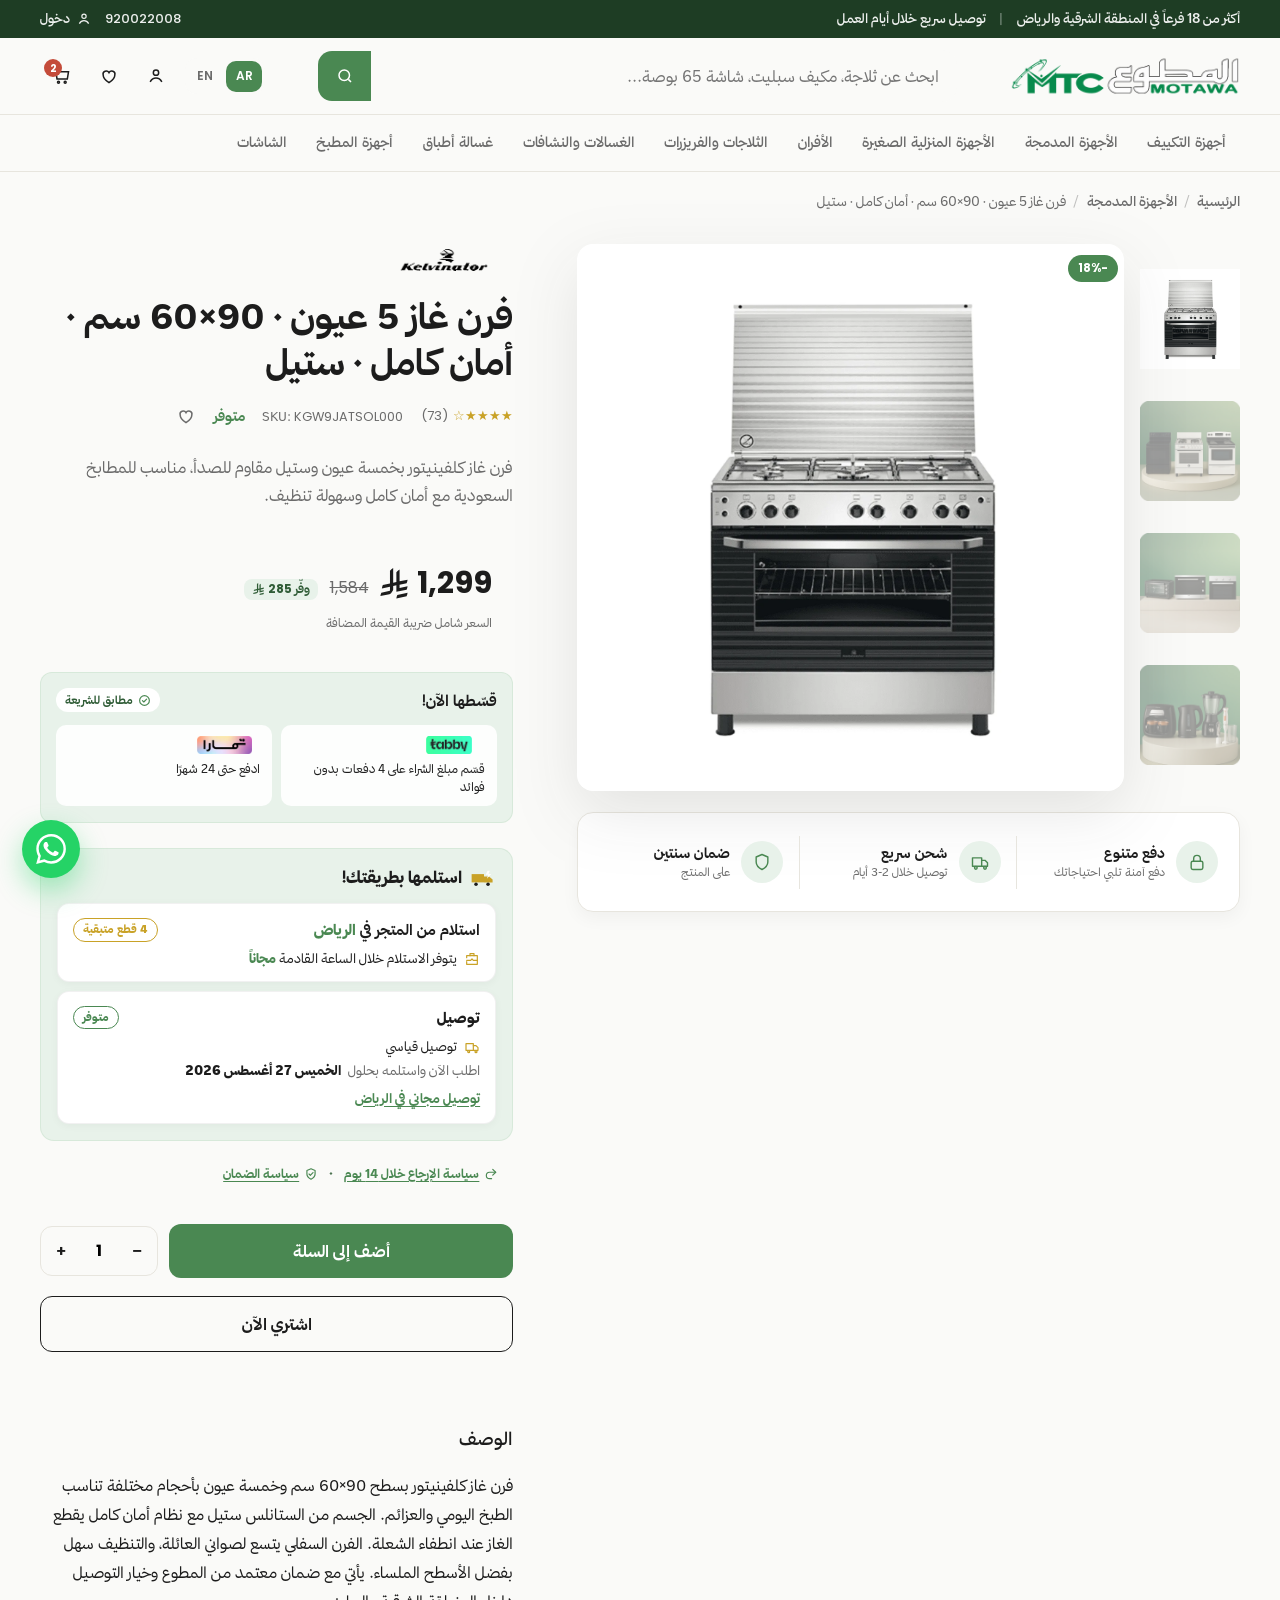
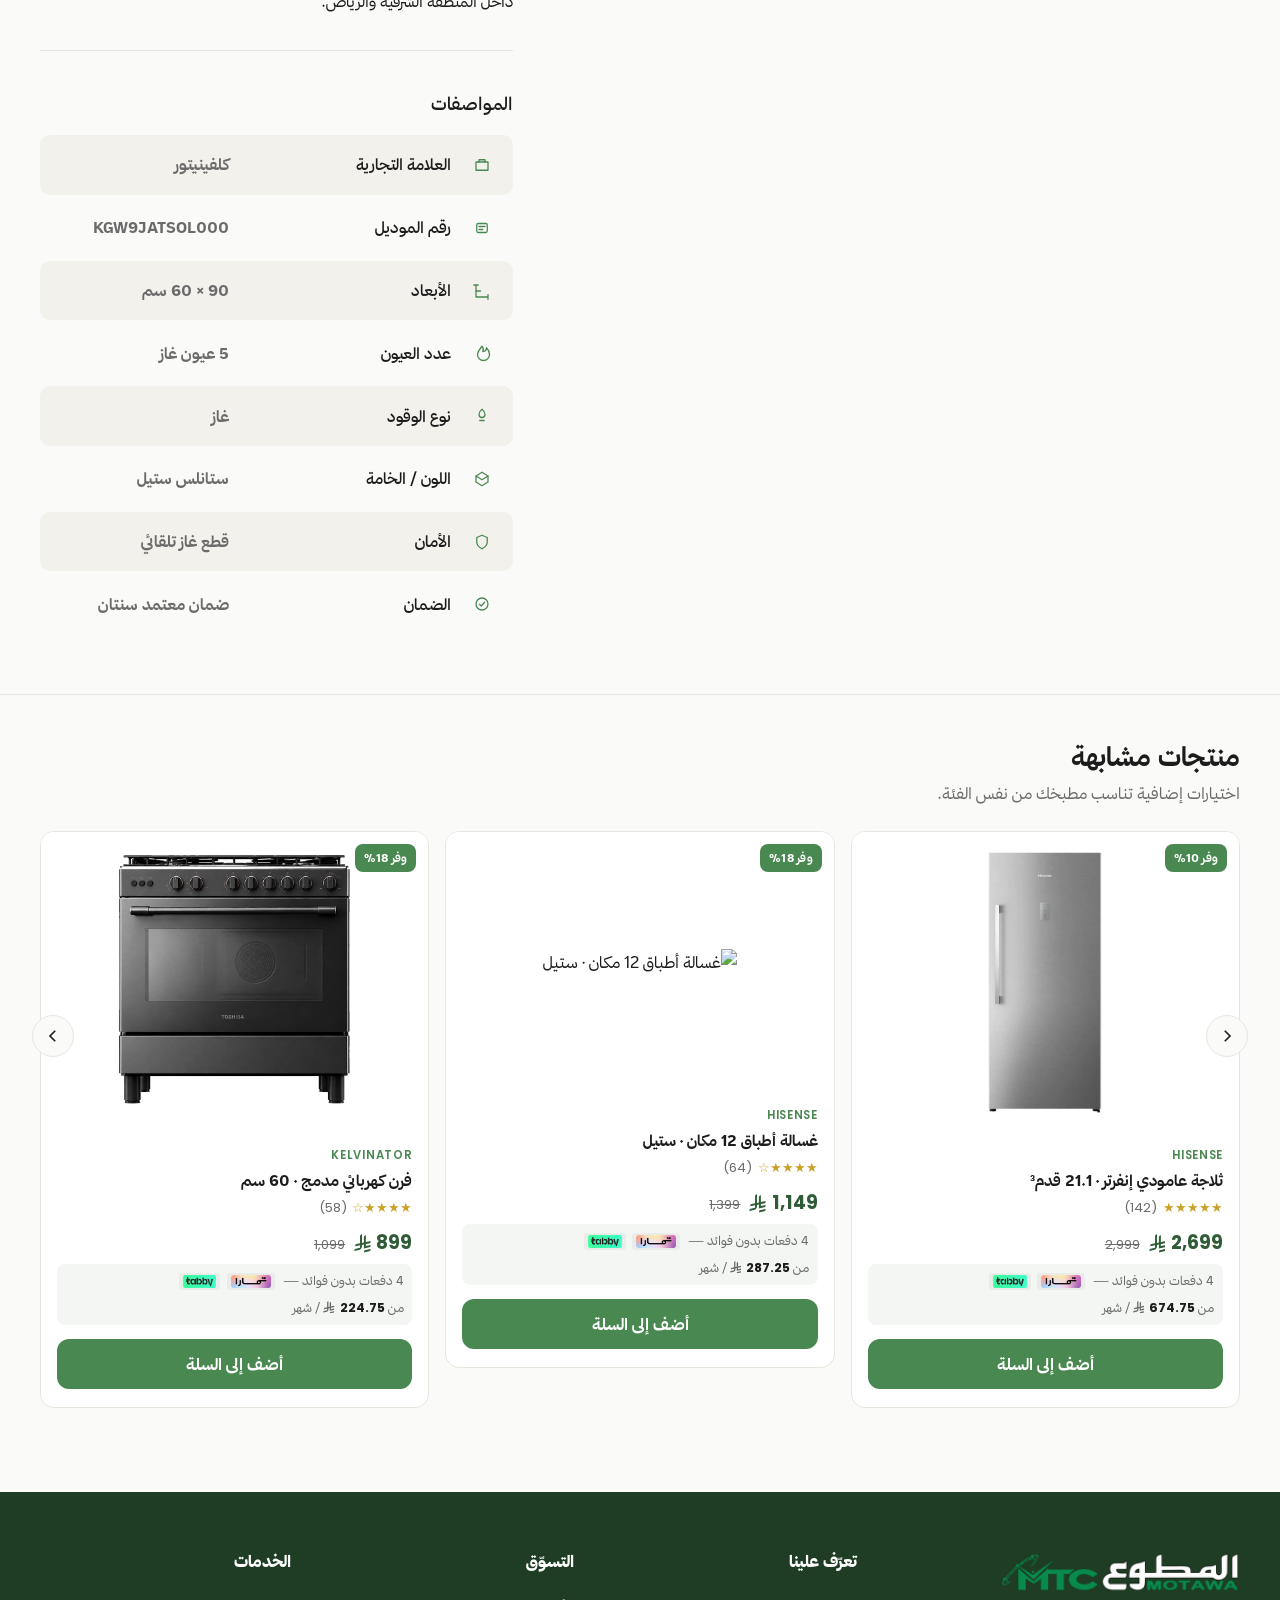
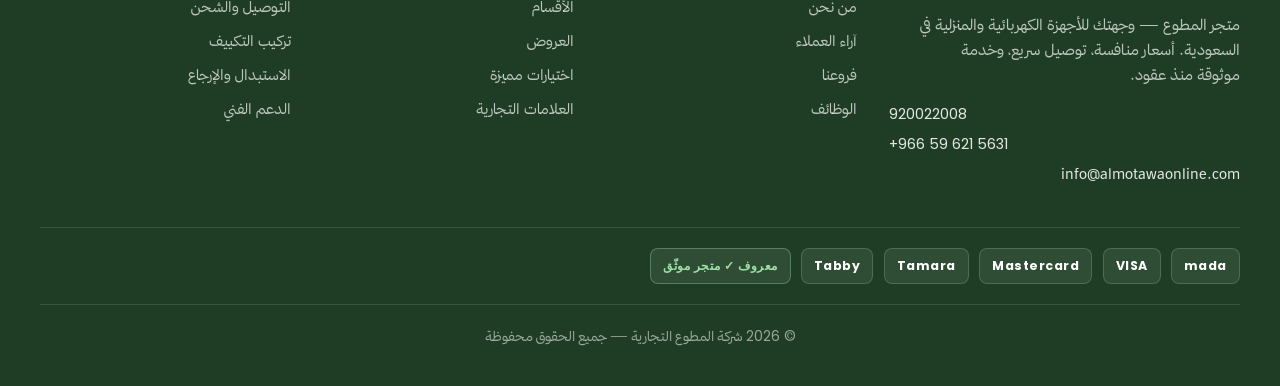
==== commit c5814907: "Update product.html" ====
--- a/product.html
+++ b/product.html
@@ -286,6 +286,7 @@
     .carousel-track {
       display: flex;
       flex-direction: row;
+      align-items: stretch;
       gap: 1rem;
       transition: transform 0.45s cubic-bezier(0.22, 1, 0.36, 1);
       will-change: transform;
@@ -319,24 +320,28 @@
       transform: none !important;
       display: grid;
       grid-template-columns: repeat(3, minmax(0, 1fr));
+      align-items: stretch;
       gap: 2rem;
     }
     .carousel.is-static .product-card {
       flex: none;
       min-width: 0;
       width: auto;
+      height: 100%;
     }
     .product-card {
       position: relative;
       flex: 0 0 calc((100% - 2rem) / 3);
       min-width: 220px;
-      background: #fff;
+      height: 100%;
+      align-self: stretch;
+      background: #ffffff;
       border: 1px solid var(--line);
-      border-radius: 16px;
+      border-radius: var(--radius);
       overflow: hidden;
       display: flex;
       flex-direction: column;
-      transition: box-shadow var(--ease);
+      transition: transform var(--ease), box-shadow var(--ease);
       unicode-bidi: isolate;
       text-align: start;
     }
@@ -344,42 +349,74 @@
     body.lang-ar .product-card { direction: rtl; }
     html[dir="ltr"] .product-card,
     body.lang-en .product-card { direction: ltr; }
-    .product-card:hover { box-shadow: 0 10px 24px rgba(28, 28, 28, 0.06); }
-    .product-card:focus-visible {
-      outline: 2px solid var(--brand);
-      outline-offset: 3px;
+    .product-card:hover {
+      transform: translateY(-4px);
+      box-shadow: var(--shadow);
+    }
+    .product-card-hit {
+      position: absolute;
+      inset: 0;
+      z-index: 2;
+    }
+    .product-card .btn {
+      position: relative;
+      z-index: 3;
     }
     .product-media {
       position: relative;
       background: #ffffff;
-      min-height: 220px;
+      padding: 0;
+      min-height: 260px;
       display: grid;
       place-items: center;
       overflow: hidden;
-      padding: 1.35rem 1.15rem 0.85rem;
     }
     .product-media img {
-      max-height: 200px;
+      max-height: 300px;
       width: auto;
       object-fit: contain;
+      transition: transform 0.4s ease;
+    }
+    .product-card:hover .product-media img { transform: scale(1.04); }
+    .badge {
+      position: absolute;
+      top: 0.75rem;
+      inset-inline-start: 0.75rem;
+      z-index: 5;
+      background: var(--brand);
+      color: #fff;
+      font-size: 0.72rem;
+      font-weight: 700;
+      padding: 0.28rem 0.55rem;
+      border-radius: 8px;
+      letter-spacing: 0.02em;
+      pointer-events: none;
     }
     .product-body {
-      padding: 0.95rem 1.1rem 1.15rem;
+      padding: 0.85rem 1rem 1.1rem;
       display: flex;
       flex-direction: column;
       align-items: stretch;
-      gap: 0.4rem;
+      gap: 0.35rem;
       flex: 1;
+      min-height: 0;
       text-align: start;
-      background: #fff;
+    }
+    .product-brand {
+      margin: 0;
+      font-family: var(--font-en);
+      font-size: 0.72rem;
+      font-weight: 600;
+      letter-spacing: 0.06em;
+      text-transform: uppercase;
+      color: var(--brand-hex);
+      text-align: start;
     }
     .product-title {
       margin: 0;
-      font-family: var(--font-ar);
-      font-size: 0.98rem;
+      font-size: 0.95rem;
       font-weight: 700;
-      line-height: 1.45;
-      color: var(--ink);
+      line-height: 1.4;
       text-align: start;
     }
     .rating {
@@ -424,9 +461,62 @@
       font-family: var(--font-en);
       font-size: 1.15rem;
       font-weight: 700;
-      color: var(--brand);
-    }
-    .price-was s { color: var(--muted); font-family: var(--font-en); font-size: 0.82rem; }
+      color: var(--brand-dark);
+    }
+    .price-was {
+      display: inline-flex;
+      flex-direction: row;
+      align-items: center;
+      gap: 0.45rem;
+      margin-top: 0;
+      font-size: 0.82rem;
+    }
+    .price-was s { color: var(--muted); font-family: var(--font-en); }
+    .save { display: none !important; }
+    .vat-note { font-size: 0.75rem; color: var(--muted); display: none; }
+    .installments {
+      display: flex;
+      flex-direction: column;
+      align-items: start;
+      gap: 0.35rem;
+      font-size: 0.78rem;
+      color: var(--muted);
+      background: #F3F6F2;
+      border-radius: 8px;
+      padding: 0.45rem 0.55rem;
+      margin-top: auto;
+      margin-bottom: 0.5rem;
+      margin-inline: 0;
+      text-align: start;
+    }
+    .installment-main {
+      display: flex;
+      flex-direction: row;
+      align-items: center;
+      justify-content: flex-start;
+      gap: 0.5rem;
+    }
+    .installments strong {
+      color: var(--ink);
+      font-family: var(--font-en);
+    }
+    .pay-logos {
+      display: inline-flex;
+      flex-direction: row;
+      align-items: center;
+      gap: 0.4rem;
+    }
+    .pay-logo {
+      height: 17px;
+      width: auto;
+      max-width: 64px;
+      object-fit: contain;
+      display: block;
+      background: rgba(0, 0, 0, 0.04);
+      border-radius: 3px;
+      padding-block: 2px;
+      padding-inline: 4px;
+    }
     .btn {
       display: inline-flex;
       flex-direction: row;
@@ -436,17 +526,21 @@
       padding: 0.85rem 1.35rem;
       border-radius: 999px;
       font-weight: 700;
-      transition: background var(--ease), box-shadow var(--ease), color var(--ease);
-    }
+      transition: transform var(--ease), background var(--ease), box-shadow var(--ease), color var(--ease);
+    }
+    .btn:hover { transform: translateY(-1px); }
     .btn:disabled { opacity: 0.55; cursor: not-allowed; }
     .btn-brand {
       background: var(--brand);
       color: #fff;
       width: 100%;
+      border-radius: 12px;
       padding: 0.75rem 1rem;
       text-align: center;
-      border-radius: 12px;
-      margin-top: 0.25rem;
+    }
+    .product-card .btn-brand {
+      margin-top: 0;
+      flex-shrink: 0;
     }
     .btn-brand:hover { background: var(--brand-dark); }
 
@@ -744,7 +838,7 @@
     }
     .pdp-brand-logo {
       display: block;
-      max-height: 24px;
+      max-height: 40px;
       width: auto;
       object-fit: contain;
     }
@@ -1127,7 +1221,7 @@
     .pdp-spec-list { display: grid; gap: 0.2rem; }
     .pdp-spec-row {
       display: grid;
-      grid-template-columns: auto 1fr auto;
+      grid-template-columns: auto 1.2fr 1fr;
       gap: 0.85rem;
       align-items: center;
       padding: 0.8rem 0.9rem;
@@ -1145,7 +1239,7 @@
     .pdp-spec-icon svg { width: 18px; height: 18px; }
     .pdp-spec-key {
       margin: 0;
-      color: var(--muted);
+      color: var(--ink);
       font-size: 0.86rem;
       font-weight: 500;
     }
@@ -1153,8 +1247,8 @@
       margin: 0;
       font-weight: 600;
       font-size: 0.92rem;
-      text-align: end;
-      color: var(--ink);
+      text-align: right;
+      color: var(--muted) !important;
     }
 
     #related {
@@ -1231,6 +1325,7 @@
       html { scroll-behavior: auto; }
       .pdp-main-img img,
       .product-card,
+      .product-media img,
       .carousel-track,
       .btn,
       .carousel-btn,
@@ -1246,17 +1341,11 @@
         opacity: 1;
         transform: none;
       }
-      .product-card:hover { box-shadow: none; }
-      .pdp-trust,
-      .pdp-trust li {
-        opacity: 1;
+      .product-card:hover {
         transform: none;
-      }
-      .pdp-main-img img.is-out {
-        opacity: 1;
-        transform: none;
-      }
-      .product-card:hover { box-shadow: none; }
+        box-shadow: none;
+      }
+      .product-card:hover .product-media img { transform: none; }
     }
   </style>
 </head>
@@ -1570,12 +1659,12 @@
     };
 
     const RELATED = [
-      { name: { ar: "فرن كهربائي مدمج · 60 سم", en: "Built-in electric oven · 60 cm" }, rating: "★★★★☆", reviews: 58, price: 899, image: "images/cooker.webp" },
-      { name: { ar: "غسالة أطباق 12 مكان · ستيل", en: "12-place dishwasher · Steel" }, rating: "★★★★☆", reviews: 64, price: 1149, image: "images/dishwasher.webp" },
-      { name: { ar: "ثلاجة عامودي إنفرتر · 21.1 قدم³", en: "Upright inverter fridge · 21.1 cu ft" }, rating: "★★★★★", reviews: 142, price: 2699, image: "images/imgi_794_RL5N590NAIC00.webp" },
-      { name: { ar: "غسالة تحميل علوي · إنفرتر", en: "Top-load washer · Inverter" }, rating: "★★★★☆", reviews: 64, price: 1399, image: "images/imgi_304_FAWMTM150GIHDD.png" },
-      { name: { ar: "نشافة تكثيف 10 كيلو · 14 برنامج", en: "10kg condenser dryer · 14 programs" }, rating: "★★★★☆", reviews: 128, price: 1899, image: "images/imgi_296_KHP10DW000000.png" },
-      { name: { ar: "مكيف جداري سبليت 18100 وحدة", en: "18100 BTU split wall AC" }, rating: "★★★★★", reviews: 211, price: 1599, image: "images/imgi_504_HMTCLSAC18100-2.png" }
+      { name: { ar: "فرن كهربائي مدمج · 60 سم", en: "Built-in electric oven · 60 cm" }, brand: "Kelvinator", rating: "★★★★☆", reviews: 58, price: 899, priceWas: 1099, image: "images/cooker.webp" },
+      { name: { ar: "غسالة أطباق 12 مكان · ستيل", en: "12-place dishwasher · Steel" }, brand: "Hisense", rating: "★★★★☆", reviews: 64, price: 1149, priceWas: 1399, image: "images/dishwasher.webp" },
+      { name: { ar: "ثلاجة عامودي إنفرتر · 21.1 قدم³", en: "Upright inverter fridge · 21.1 cu ft" }, brand: "Hisense", rating: "★★★★★", reviews: 142, price: 2699, priceWas: 2999, image: "images/imgi_794_RL5N590NAIC00.webp" },
+      { name: { ar: "غسالة تحميل علوي · إنفرتر", en: "Top-load washer · Inverter" }, brand: "Fisher", rating: "★★★★☆", reviews: 64, price: 1399, priceWas: 1645, image: "images/imgi_304_FAWMTM150GIHDD.png" },
+      { name: { ar: "نشافة تكثيف 10 كيلو · 14 برنامج", en: "10kg condenser dryer · 14 programs" }, brand: "Kelvinator", rating: "★★★★☆", reviews: 128, price: 1899, priceWas: 2249, image: "images/imgi_296_KHP10DW000000.png" },
+      { name: { ar: "مكيف جداري سبليت 18100 وحدة", en: "18100 BTU split wall AC" }, brand: "Homy", rating: "★★★★★", reviews: 211, price: 1599, priceWas: 1999, image: "images/imgi_504_HMTCLSAC18100-2.png" }
     ];
 
     (function () {
@@ -1737,14 +1826,38 @@
           "</div>";
 
         document.getElementById("pdpRelated").innerHTML = RELATED.map(function (p) {
+          const discount = p.priceWas && p.priceWas > p.price;
+          const saved = discount ? Math.round(p.priceWas - p.price) : 0;
+          const pctOff = discount ? Math.round((1 - p.price / p.priceWas) * 100) : 0;
+          const monthly = (p.price / 4).toFixed(2);
           return (
             "<article class=\"product-card\">" +
+              "<a class=\"product-card-hit\" href=\"product.html\" aria-label=\"" + p.name.ar + "\"></a>" +
+              (discount ? "<span class=\"badge\" data-ar=\"وفر " + pctOff + "%\" data-en=\"SAVE " + pctOff + "%\">وفر " + pctOff + "%</span>" : "") +
               "<div class=\"product-media\"><img src=\"" + p.image + "\" alt=\"" + p.name.ar + "\" loading=\"lazy\" /></div>" +
               "<div class=\"product-body\">" +
+                "<p class=\"product-brand\">" + (p.brand || "") + "</p>" +
                 "<h3 class=\"product-title\" data-ar=\"" + p.name.ar + "\" data-en=\"" + p.name.en + "\">" + p.name.ar + "</h3>" +
                 "<div class=\"rating\">" + p.rating + " <span class=\"count\">(" + p.reviews + ")</span></div>" +
-                "<div class=\"price-block\"><div class=\"price-now\">" + priceHtml(p.price) + "</div></div>" +
-                "<a class=\"btn btn-brand\" href=\"product.html\" data-ar=\"عرض المنتج\" data-en=\"View product\">عرض المنتج</a>" +
+                "<div class=\"price-block\">" +
+                  "<div class=\"price-now\">" + priceHtml(p.price) + "</div>" +
+                  (discount ? "<div class=\"price-was\"><s>" + fmt(p.priceWas) + "</s> <span class=\"save\" data-ar=\"وفر " + saved + "\" data-en=\"Save " + saved + "\">وفر " + saved + "</span></div>" : "") +
+                "</div>" +
+                "<p class=\"vat-note\" data-ar=\"شامل الضريبة\" data-en=\"VAT inclusive\">شامل الضريبة</p>" +
+                "<p class=\"installments\">" +
+                  "<span class=\"installment-main\">" +
+                    "<span data-ar=\"4 دفعات بدون فوائد —\" data-en=\"4 interest-free payments —\">4 دفعات بدون فوائد —</span> " +
+                    "<span class=\"pay-logos\">" +
+                      "<img class=\"pay-logo\" src=\"images/tamara-logo.webp\" alt=\"Tamara\" height=\"17\" />" +
+                      "<img class=\"pay-logo\" src=\"images/tabby-logo.webp\" alt=\"Tabby\" height=\"17\" />" +
+                    "</span>" +
+                  "</span> " +
+                  "<span class=\"installment-price\">" +
+                    "<span data-ar=\"من\" data-en=\"from\">من</span> <strong>" + monthly + "</strong> " + riyalSymbol() +
+                    " <span data-ar=\"/ شهر\" data-en=\"/ mo\">/ شهر</span>" +
+                  "</span>" +
+                "</p>" +
+                "<button class=\"btn btn-brand\" type=\"button\" data-add data-ar=\"أضف إلى السلة\" data-en=\"Add to cart\">أضف إلى السلة</button>" +
               "</div>" +
             "</article>"
           );
